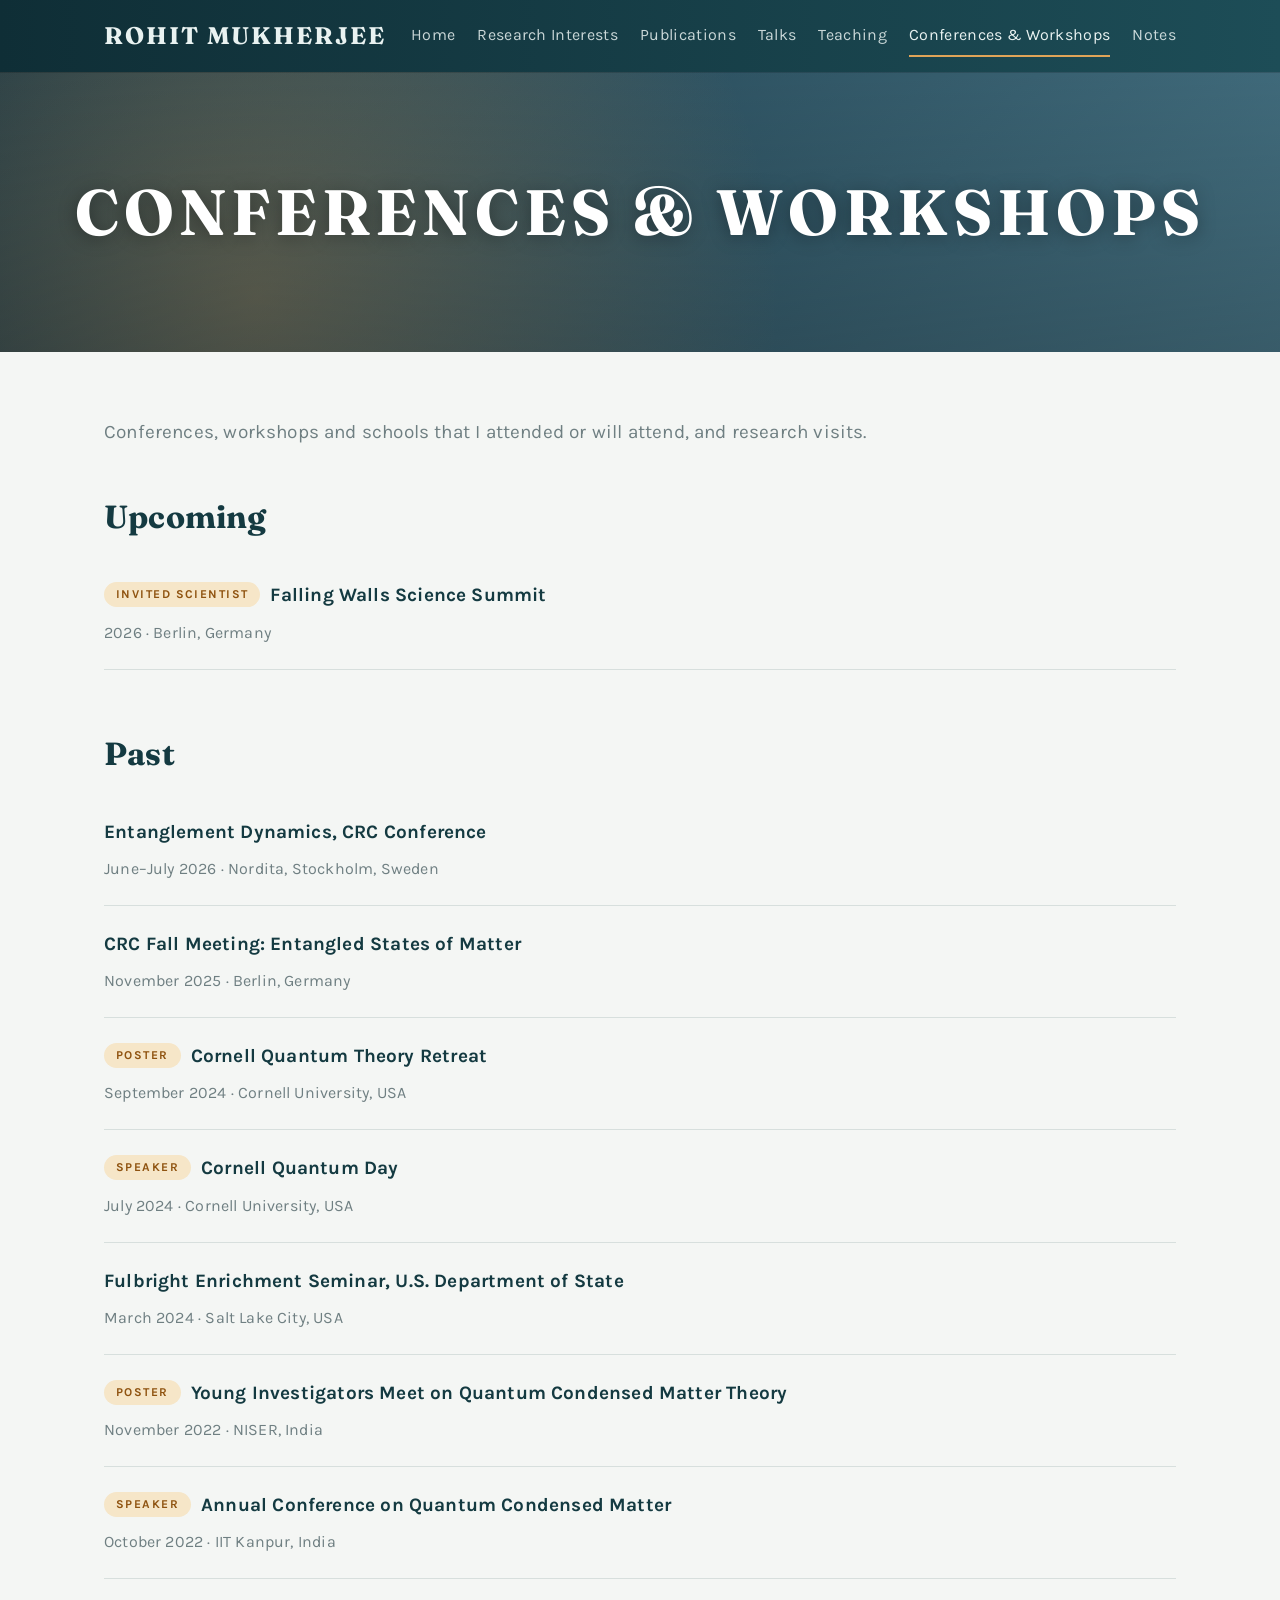
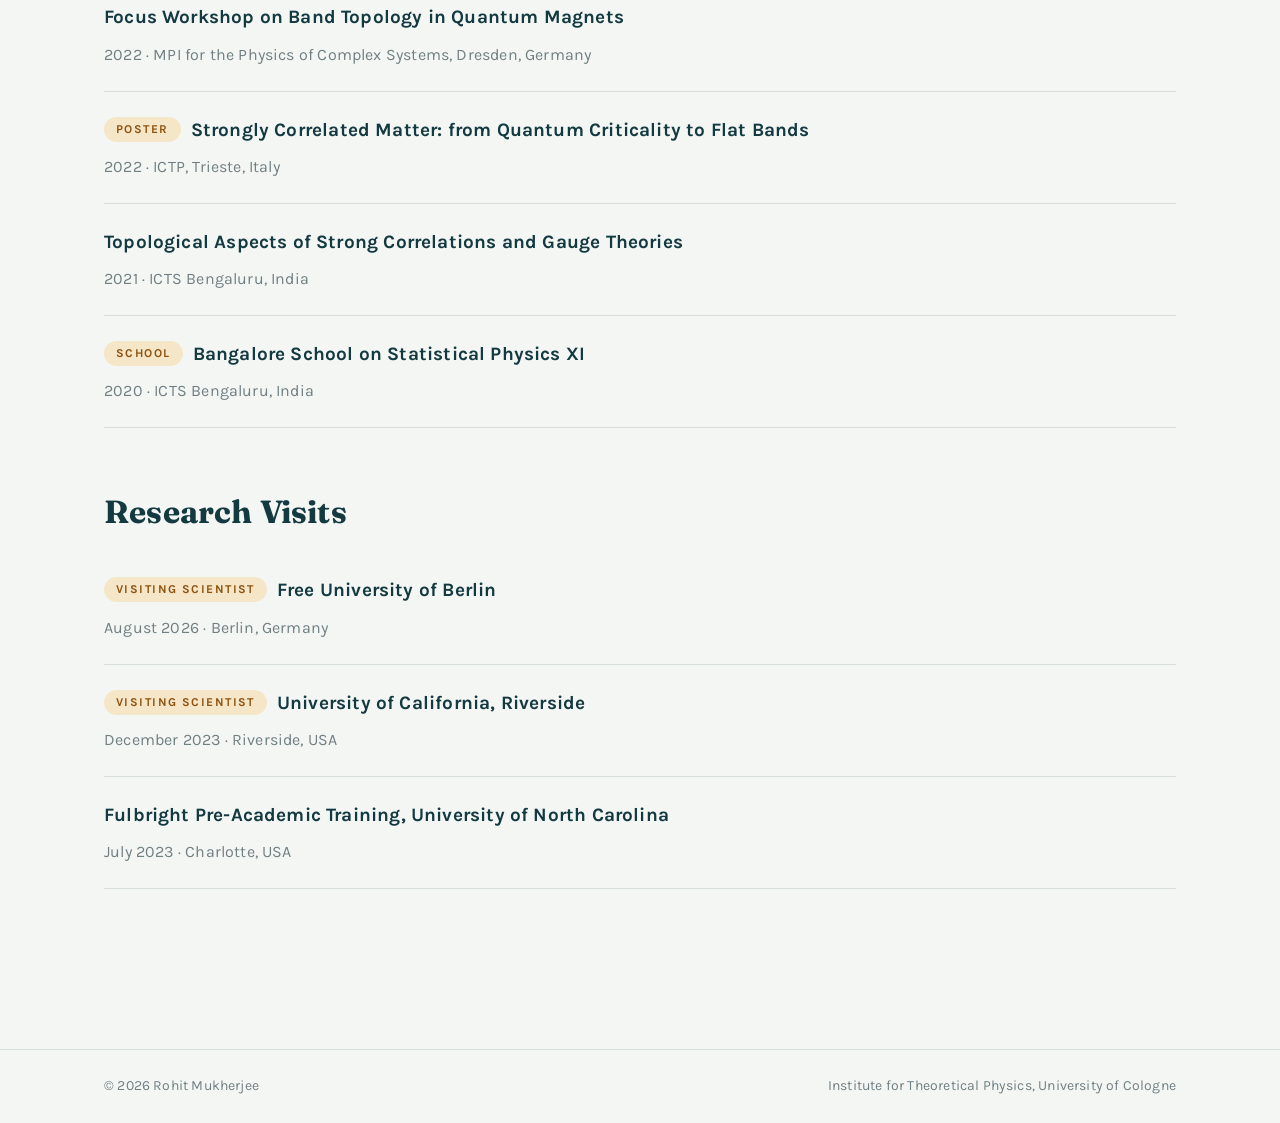
==== conferences/index.html @ 0a52d1e6 "Add CV content, photos and lecture notes - Rewrite home intro from CV; add positions, education, hon" ====
<!DOCTYPE html>
<html lang="en">
  <head>
    <meta charset="UTF-8" />
    <meta name="viewport" content="width=device-width, initial-scale=1.0" />
    <title>Conferences & Workshops | Rohit Mukherjee</title>
    <meta name="description" content="Rohit Mukherjee, Alexander von Humboldt postdoctoral fellow at the Institute for Theoretical Physics, University of Cologne. Nonequilibrium quantum many-body physics and statistical mechanics of quantum error correction." />
    <link rel="preconnect" href="https://fonts.googleapis.com" />
    <link rel="preconnect" href="https://fonts.gstatic.com" crossorigin />
    <link href="https://fonts.googleapis.com/css2?family=Fraunces:opsz,wght@9..144,500;9..144,700&family=Karla:ital,wght@0,400;0,500;0,700;1,400&family=IBM+Plex+Mono:wght@400;500&display=swap" rel="stylesheet" />
    <link rel="stylesheet" href="/assets/site.css" />
  </head>
  <body>
    <header class="topbar">
      <div class="topbar-inner">
        <a class="brand" href="/">Rohit Mukherjee</a>
        <input class="nav-toggle" id="nav-toggle" type="checkbox" />
        <label class="nav-toggle-label" for="nav-toggle" aria-label="Menu"><span></span><span></span><span></span></label>
        <nav class="topnav" aria-label="Primary">
          <a href="/">Home</a>
          <a href="/research/">Research Interests</a>
          <a href="/publications/">Publications</a>
          <a href="/talks/">Talks</a>
          <a href="/teaching/">Teaching</a>
          <a href="/conferences/" aria-current="page">Conferences &amp; Workshops</a>
          <a href="/notes/">Notes</a>
        </nav>
      </div>
    </header>
    <section class="banner banner-conferences">
      <h1>Conferences &amp; Workshops</h1>
    </section>
    <main class="page">
      <p class="page-intro">Conferences, workshops and schools that I attended or will attend, and research visits.</p>
      <section class="section">
        <h2>Upcoming</h2>
      <ul class="entries">
        <li class="entry">
          <p class="entry-title"><span class="pill">Invited scientist</span>Falling Walls Science Summit</p>
          <p class="entry-meta">2026 &middot; Berlin, Germany</p>
        </li>
      </ul>
      </section>
      <section class="section">
        <h2>Past</h2>
      <ul class="entries">
        <li class="entry">
          <p class="entry-title">Entanglement Dynamics, CRC Conference</p>
          <p class="entry-meta">June&ndash;July 2026 &middot; Nordita, Stockholm, Sweden</p>
        </li>
        <li class="entry">
          <p class="entry-title">CRC Fall Meeting: Entangled States of Matter</p>
          <p class="entry-meta">November 2025 &middot; Berlin, Germany</p>
        </li>
        <li class="entry">
          <p class="entry-title"><span class="pill">Poster</span>Cornell Quantum Theory Retreat</p>
          <p class="entry-meta">September 2024 &middot; Cornell University, USA</p>
        </li>
        <li class="entry">
          <p class="entry-title"><span class="pill">Speaker</span>Cornell Quantum Day</p>
          <p class="entry-meta">July 2024 &middot; Cornell University, USA</p>
        </li>
        <li class="entry">
          <p class="entry-title">Fulbright Enrichment Seminar, U.S. Department of State</p>
          <p class="entry-meta">March 2024 &middot; Salt Lake City, USA</p>
        </li>
        <li class="entry">
          <p class="entry-title"><span class="pill">Poster</span>Young Investigators Meet on Quantum Condensed Matter Theory</p>
          <p class="entry-meta">November 2022 &middot; NISER, India</p>
        </li>
        <li class="entry">
          <p class="entry-title"><span class="pill">Speaker</span>Annual Conference on Quantum Condensed Matter</p>
          <p class="entry-meta">October 2022 &middot; IIT Kanpur, India</p>
        </li>
        <li class="entry">
          <p class="entry-title">Focus Workshop on Band Topology in Quantum Magnets</p>
          <p class="entry-meta">2022 &middot; MPI for the Physics of Complex Systems, Dresden, Germany</p>
        </li>
        <li class="entry">
          <p class="entry-title"><span class="pill">Poster</span>Strongly Correlated Matter: from Quantum Criticality to Flat Bands</p>
          <p class="entry-meta">2022 &middot; ICTP, Trieste, Italy</p>
        </li>
        <li class="entry">
          <p class="entry-title">Topological Aspects of Strong Correlations and Gauge Theories</p>
          <p class="entry-meta">2021 &middot; ICTS Bengaluru, India</p>
        </li>
        <li class="entry">
          <p class="entry-title"><span class="pill">School</span>Bangalore School on Statistical Physics XI</p>
          <p class="entry-meta">2020 &middot; ICTS Bengaluru, India</p>
        </li>
      </ul>
      </section>
      <section class="section">
        <h2>Research Visits</h2>
      <ul class="entries">
        <li class="entry">
          <p class="entry-title"><span class="pill">Visiting scientist</span>Free University of Berlin</p>
          <p class="entry-meta">August 2026 &middot; Berlin, Germany</p>
        </li>
        <li class="entry">
          <p class="entry-title"><span class="pill">Visiting scientist</span>University of California, Riverside</p>
          <p class="entry-meta">December 2023 &middot; Riverside, USA</p>
        </li>
        <li class="entry">
          <p class="entry-title">Fulbright Pre-Academic Training, University of North Carolina</p>
          <p class="entry-meta">July 2023 &middot; Charlotte, USA</p>
        </li>
      </ul>
      </section>
    </main>

    <footer class="footer">
      <div class="footer-inner">
        <span>&copy; 2026 Rohit Mukherjee</span>
        <span>Institute for Theoretical Physics, University of Cologne</span>
      </div>
    </footer>
  </body>
</html>
---- assets/site.css ----
/* ------------------------------------------------------------------
   Rohit Mukherjee — site styles
   All colours are defined here; change the palette in one place.
   ------------------------------------------------------------------ */
:root {
  --bar-from: #0f2e36;       /* header bar gradient */
  --bar-to: #1d4d57;
  --bar-text: #e9f2f1;
  --bar-accent: #e0a458;     /* active-tab underline */

  --bg: #f4f6f4;             /* page background */
  --surface: #ffffff;
  --ink: #1f2a2e;            /* body text */
  --heading: #143a41;        /* headings */
  --muted: #6f7f82;          /* dates, author lists */
  --rule: #d7dfdd;           /* separators */

  --link: #b1532a;           /* links */
  --link-hover: #8a3c1b;

  --pill-bg: #f6e6c8;        /* role pills */
  --pill-ink: #8f5310;

  --serif: "Fraunces", Georgia, "Times New Roman", serif;
  --sans: "Karla", "Helvetica Neue", Arial, sans-serif;
  --mono: "IBM Plex Mono", ui-monospace, monospace;

  --content: 1120px;
  --text: 900px;
}

* { box-sizing: border-box; }

html { -webkit-text-size-adjust: 100%; }

body {
  margin: 0;
  background: var(--bg);
  color: var(--ink);
  font-family: var(--sans);
  font-size: 18px;
  line-height: 1.75;
  letter-spacing: 0.01em;
}

a { color: var(--link); text-decoration: none; }
a:hover { color: var(--link-hover); text-decoration: underline; text-underline-offset: 3px; }

h1, h2, h3, h4 { font-family: var(--serif); color: var(--heading); line-height: 1.25; }

/* ---------------- top bar ---------------- */
.topbar {
  position: sticky;
  top: 0;
  z-index: 20;
  background: linear-gradient(90deg, var(--bar-from), var(--bar-to));
  color: var(--bar-text);
  box-shadow: 0 1px 0 rgba(0, 0, 0, 0.15);
}
.topbar-inner {
  max-width: var(--content);
  margin: 0 auto;
  padding: 0 24px;
  height: 72px;
  display: flex;
  align-items: center;
  justify-content: space-between;
  gap: 24px;
}
.brand {
  font-family: var(--serif);
  font-weight: 700;
  font-size: 24px;
  letter-spacing: 0.08em;
  text-transform: uppercase;
  color: var(--bar-text);
  white-space: nowrap;
}
.brand:hover { color: #fff; text-decoration: none; }

.topnav { display: flex; gap: 22px; align-items: center; }
.topnav a {
  color: var(--bar-text);
  opacity: 0.85;
  font-size: 16px;
  letter-spacing: 0.02em;
  padding: 6px 0;
  border-bottom: 2px solid transparent;
  white-space: nowrap;
}
.topnav a:hover { opacity: 1; text-decoration: none; }
.topnav a[aria-current="page"] { opacity: 1; border-bottom-color: var(--bar-accent); }

.nav-toggle, .nav-toggle-label { display: none; }

/* ---------------- page banner ---------------- */
.banner {
  position: relative;
  height: 280px;
  display: flex;
  align-items: center;
  justify-content: center;
  overflow: hidden;
  background-color: var(--bar-to);
  background-size: cover;
  background-position: center;
}
.banner::after {               /* soft darkening so the title reads on any photo */
  content: "";
  position: absolute;
  inset: 0;
  background: linear-gradient(180deg, rgba(0, 0, 0, 0.05), rgba(0, 0, 0, 0.25));
}
.banner h1 {
  position: relative;
  z-index: 1;
  margin: 0;
  padding: 0 24px;
  color: #fff;
  font-size: clamp(36px, 6vw, 64px);
  font-weight: 700;
  letter-spacing: 0.08em;
  text-transform: uppercase;
  text-align: center;
  text-shadow: 0 2px 18px rgba(0, 0, 0, 0.35);
}

/* Default banners (used until a photo is supplied in content/site.json) */
.banner-home {
  background-image:
    radial-gradient(circle at 22% 62%, rgba(255, 214, 150, 0.85) 0 52px, rgba(255, 200, 120, 0.25) 53px 90px, transparent 140px),
    linear-gradient(160deg, #10313a 0%, #1f5a66 55%, #3b7f86 100%);
}
.banner-research {
  background-image:
    radial-gradient(circle at 1px 1px, rgba(255, 255, 255, 0.18) 1px, transparent 1.6px),
    linear-gradient(135deg, #12343c, #2b6a72);
  background-size: 22px 22px, cover;
}
.banner-publications {
  background-image:
    repeating-linear-gradient(0deg, rgba(255, 255, 255, 0.06) 0 1px, transparent 1px 28px),
    linear-gradient(135deg, #6b4a2b, #b07a45);
}
.banner-talks {
  background-image:
    radial-gradient(ellipse at 50% 120%, rgba(224, 164, 88, 0.45), transparent 60%),
    linear-gradient(180deg, #14181c, #2b3338);
}
.banner-teaching {
  background-image:
    radial-gradient(circle at 80% 20%, rgba(255, 255, 255, 0.18), transparent 45%),
    linear-gradient(135deg, #2f5232, #6f9a5a);
}
.banner-conferences {
  background-image:
    radial-gradient(circle at 20% 80%, rgba(224, 164, 88, 0.35), transparent 50%),
    linear-gradient(135deg, #1b3b4a, #4b7a8c);
}
.banner-notes {
  background-image:
    repeating-linear-gradient(90deg, rgba(255, 255, 255, 0.05) 0 1px, transparent 1px 26px),
    repeating-linear-gradient(0deg, rgba(255, 255, 255, 0.05) 0 1px, transparent 1px 26px),
    linear-gradient(135deg, #0f2e36, #285e68);
}

/* ---------------- content ---------------- */
.page {
  max-width: var(--content);
  margin: 0 auto;
  padding: 64px 24px 96px;
}
.page-intro {
  max-width: var(--text);
  color: var(--muted);
  font-size: 19px;
  margin: 0 0 48px;
}
.prose { max-width: var(--text); }
.prose p { margin: 0 0 1.1em; }

/* Home: text + photo */
.home-grid {
  display: grid;
  grid-template-columns: minmax(0, 1fr) 380px;
  gap: 56px;
  align-items: start;
}
.photo-card {
  background: var(--surface);
  padding: 10px;
  border-radius: 18px;
  box-shadow: 0 10px 30px rgba(15, 46, 54, 0.14);
}
.photo-card img { display: block; width: 100%; height: auto; border-radius: 12px; }
.photo-placeholder {
  aspect-ratio: 4 / 5;
  border-radius: 12px;
  display: flex;
  align-items: center;
  justify-content: center;
  background: linear-gradient(160deg, #10313a, #3b7f86);
  color: rgba(255, 255, 255, 0.9);
  font-family: var(--serif);
  font-size: 72px;
  letter-spacing: 0.06em;
}

.icon-row { display: flex; gap: 16px; margin-top: 28px; flex-wrap: wrap; }
.icon-row a {
  display: inline-flex;
  align-items: center;
  justify-content: center;
  width: 38px;
  height: 38px;
  border: 1.6px solid var(--link);
  border-radius: 9px;
  color: var(--link);
  font-family: var(--sans);
  font-size: 11px;
  font-weight: 700;
  letter-spacing: 0.02em;
}
.icon-row a:hover { background: var(--link); color: #fff; text-decoration: none; }
.icon-row svg { width: 20px; height: 20px; }

/* Section headings inside pages */
.section { margin: 0 0 64px; }
.section > h2 { font-size: 32px; margin: 0 0 20px; }
.section > h3 { font-size: 24px; margin: 32px 0 12px; }
.year-heading {
  font-family: var(--serif);
  color: var(--link);
  font-size: 26px;
  margin: 48px 0 0;
  padding-bottom: 10px;
  border-bottom: 2px solid var(--rule);
}

/* Entry lists (publications, talks, conferences, notes) */
.entries { list-style: none; margin: 0; padding: 0; }
.entry { padding: 22px 0; border-bottom: 1px solid var(--rule); }
.entry-title {
  font-family: var(--sans);
  font-weight: 700;
  color: var(--heading);
  font-size: 19px;
  margin: 0;
}
.entry-title a { color: var(--heading); }
.entry-title a:hover { color: var(--link); }
.entry-meta { color: var(--muted); font-size: 16px; margin: 6px 0 0; }
.entry-meta a { color: var(--link); }
.entry-links { margin: 8px 0 0; font-size: 16px; display: flex; gap: 18px; flex-wrap: wrap; }
.entry-text { margin: 8px 0 0; }

.pill {
  display: inline-block;
  margin-right: 10px;
  padding: 2px 12px;
  border-radius: 999px;
  background: var(--pill-bg);
  color: var(--pill-ink);
  font-size: 12px;
  font-weight: 700;
  letter-spacing: 0.12em;
  text-transform: uppercase;
  vertical-align: 3px;
}

.tag-row { display: flex; gap: 8px; flex-wrap: wrap; margin-top: 10px; }
.tag {
  font-size: 13px;
  padding: 1px 10px;
  border-radius: 999px;
  border: 1px solid var(--rule);
  color: var(--muted);
}

.empty { color: var(--muted); font-style: italic; }

/* CV-style lists: text left, date right */
.facts { list-style: none; margin: 0; padding: 0; }
.facts li {
  display: flex;
  justify-content: space-between;
  gap: 24px;
  padding: 12px 0;
  border-bottom: 1px solid var(--rule);
}
.fact-when { color: var(--muted); white-space: nowrap; font-size: 16px; }
.fact-sub { display: block; color: var(--muted); font-size: 16px; }
.home-grid.section { margin-bottom: 72px; }

@media (max-width: 600px) {
  .facts li { flex-direction: column; gap: 2px; }
}

/* ---------------- footer ---------------- */
.footer {
  border-top: 1px solid var(--rule);
  color: var(--muted);
  font-size: 14px;
}
.footer-inner {
  max-width: var(--content);
  margin: 0 auto;
  padding: 24px;
  display: flex;
  justify-content: space-between;
  gap: 16px;
  flex-wrap: wrap;
}

/* ---------------- note (post) pages ---------------- */
.post-shell {
  max-width: var(--content);
  margin: 0 auto;
  padding: 56px 24px 96px;
  display: grid;
  grid-template-columns: minmax(0, 1fr) 240px;
  gap: 56px;
  align-items: start;
}
.article-header { margin-bottom: 32px; }
.article-header h1 { font-size: clamp(30px, 4vw, 42px); margin: 6px 0 12px; }
.article-meta { color: var(--muted); margin: 0; font-size: 16px; }
.article-lede { color: var(--muted); font-size: 19px; margin: 0; }
.post-tags { display: flex; gap: 8px; flex-wrap: wrap; margin-top: 14px; }

.article-body { max-width: 780px; }
.article-body h2 { font-size: 28px; margin: 48px 0 12px; }
.article-body h3 { font-size: 22px; margin: 32px 0 10px; }
.article-body p, .article-body li { line-height: 1.8; }
.article-body blockquote {
  margin: 24px 0;
  padding: 12px 20px;
  border-left: 3px solid var(--link);
  background: var(--surface);
  color: var(--ink);
}
.article-body code {
  font-family: var(--mono);
  font-size: 0.88em;
  background: #e9eeec;
  padding: 1px 5px;
  border-radius: 4px;
}
.article-body pre {
  overflow-x: auto;
  background: #e9eeec;
  padding: 14px 16px;
  border-radius: 8px;
}
.article-body pre code { background: none; padding: 0; }
.article-body mjx-container[display="true"] { overflow-x: auto; overflow-y: hidden; max-width: 100%; }
.article-body table { border-collapse: collapse; margin: 16px 0; }
.article-body th, .article-body td { border-bottom: 1px solid var(--rule); padding: 6px 12px; }
.article-body img { max-width: 100%; }

.toc-card {
  position: sticky;
  top: 96px;
  font-size: 15px;
  border-left: 2px solid var(--rule);
  padding-left: 18px;
}
.toc-label {
  margin: 0 0 8px;
  font-weight: 700;
  color: var(--heading);
  letter-spacing: 0.08em;
  text-transform: uppercase;
  font-size: 12px;
}
.toc-list { list-style: none; margin: 0; padding: 0; }
.toc-item { margin: 6px 0; line-height: 1.4; }
.toc-item a { color: var(--muted); }
.toc-item a:hover { color: var(--link); }
.toc-item-sub { padding-left: 14px; font-size: 14px; }
.toc-empty { color: var(--muted); }
.error-panel { padding: 20px; border: 1px solid var(--rule); background: var(--surface); }

/* ---------------- small screens ---------------- */
@media (max-width: 1080px) {
  .nav-toggle-label {
    display: inline-flex;
    flex-direction: column;
    gap: 5px;
    cursor: pointer;
    padding: 8px;
  }
  .nav-toggle-label span { width: 24px; height: 2px; background: var(--bar-text); display: block; }
  .topnav {
    display: none;
    position: absolute;
    top: 72px;
    left: 0;
    right: 0;
    flex-direction: column;
    align-items: flex-start;
    gap: 0;
    padding: 8px 24px 16px;
    background: var(--bar-from);
  }
  .topnav a { padding: 10px 0; width: 100%; }
  .nav-toggle:checked ~ .topnav { display: flex; }
}

@media (max-width: 860px) {
  body { font-size: 17px; }
  .home-grid { grid-template-columns: 1fr; gap: 36px; }
  .photo-card { max-width: 240px; order: -1; }
  .post-shell { grid-template-columns: 1fr; }
  .toc-card { display: none; }
  .banner { height: 200px; }
  .page { padding: 40px 16px 72px; }
  .topbar-inner, .footer-inner, .post-shell { padding-left: 16px; padding-right: 16px; }
}
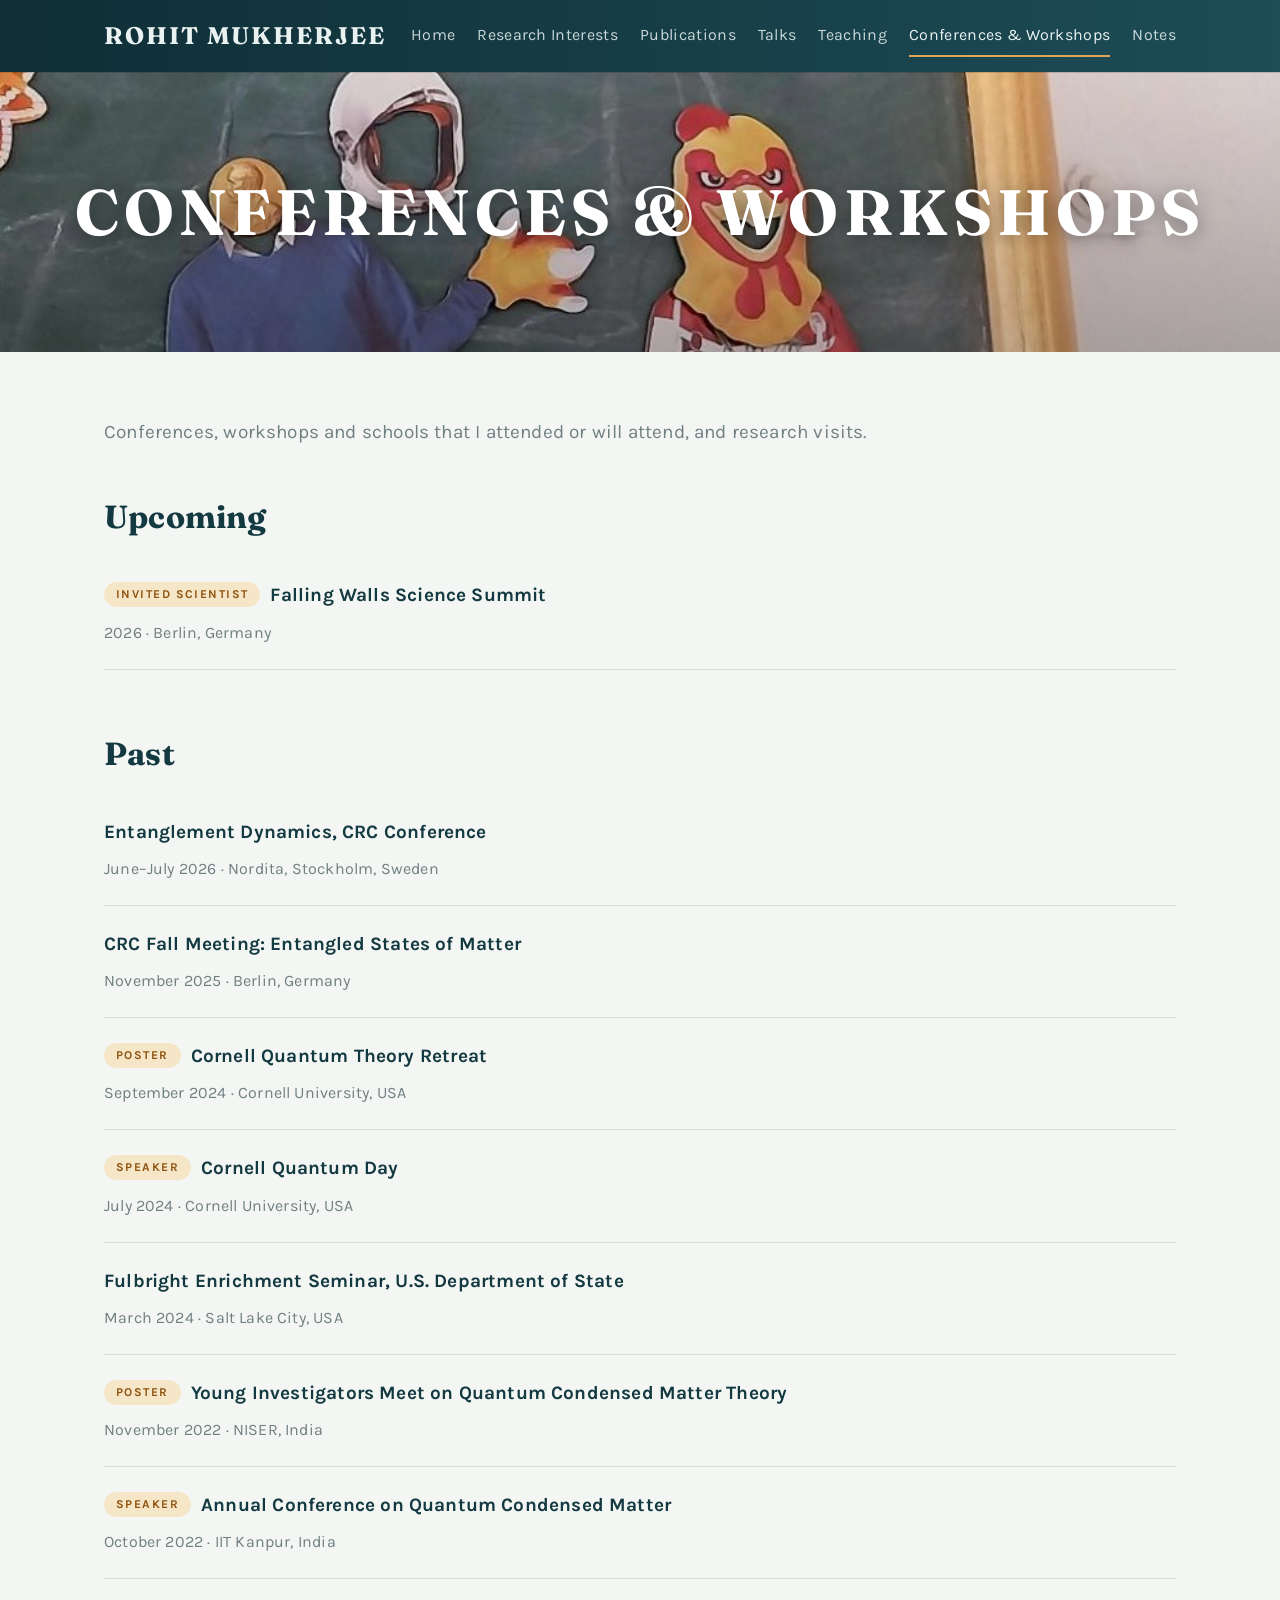
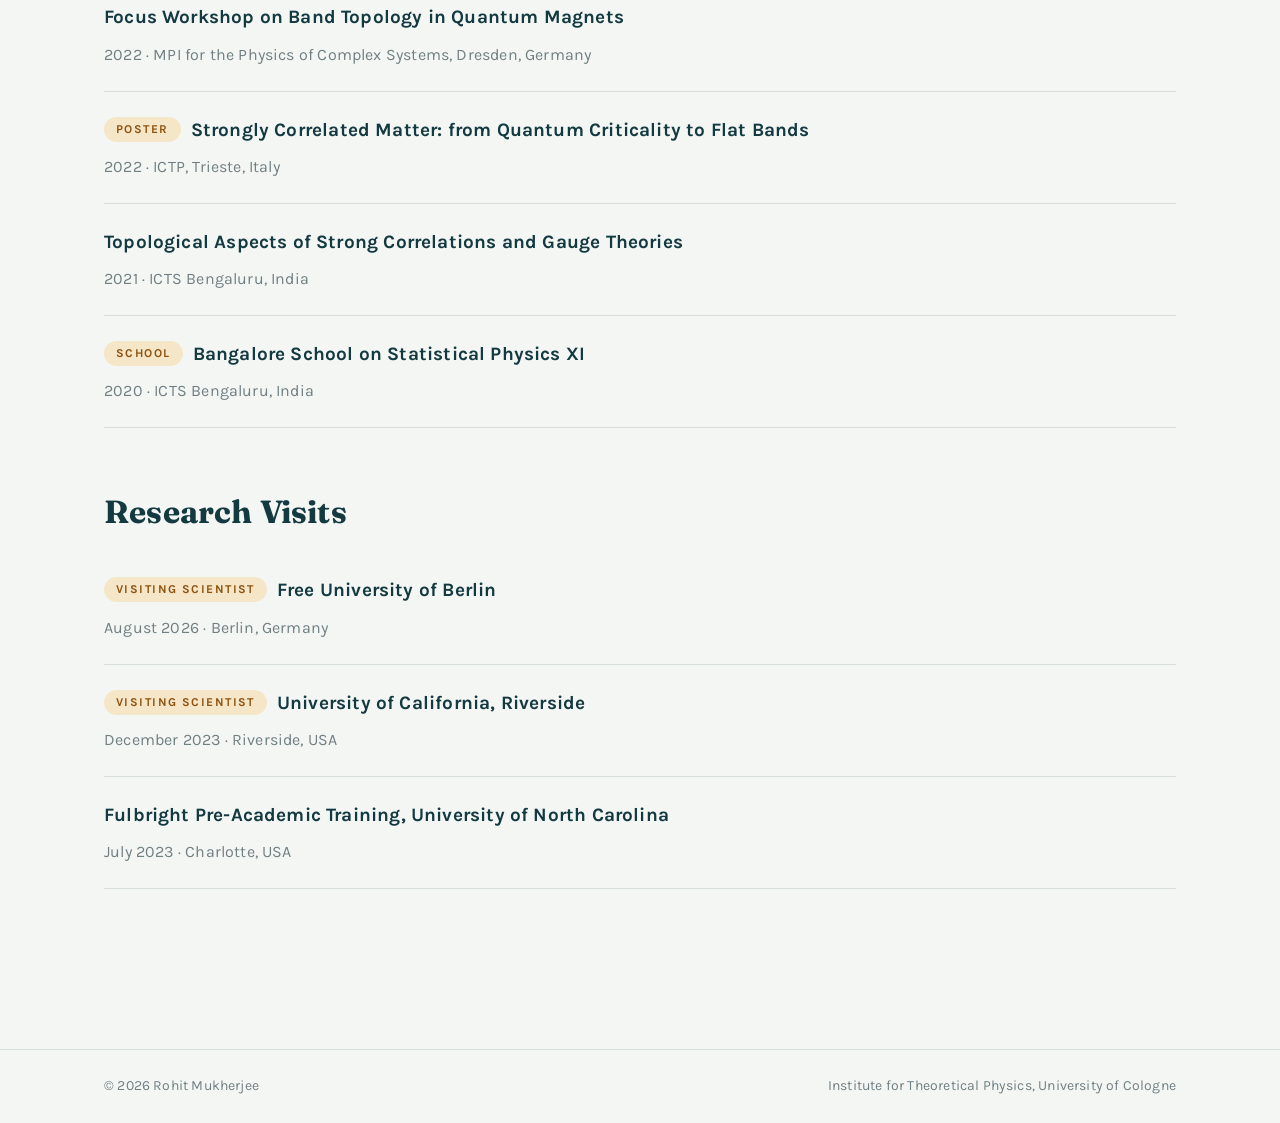
==== commit be78d50b: "Use all photos as banners; rewrite home intro Co-Authored-By: Claude Opus 5.5 <noreply@anthropic.com" ====
--- a/conferences/index.html
+++ b/conferences/index.html
@@ -27,7 +27,7 @@
         </nav>
       </div>
     </header>
-    <section class="banner banner-conferences">
+    <section class="banner banner-conferences" style="background-image: url('/assets/img/talks-right.jpg'); background-size: cover; background-position: center 55%">
       <h1>Conferences &amp; Workshops</h1>
     </section>
     <main class="page">
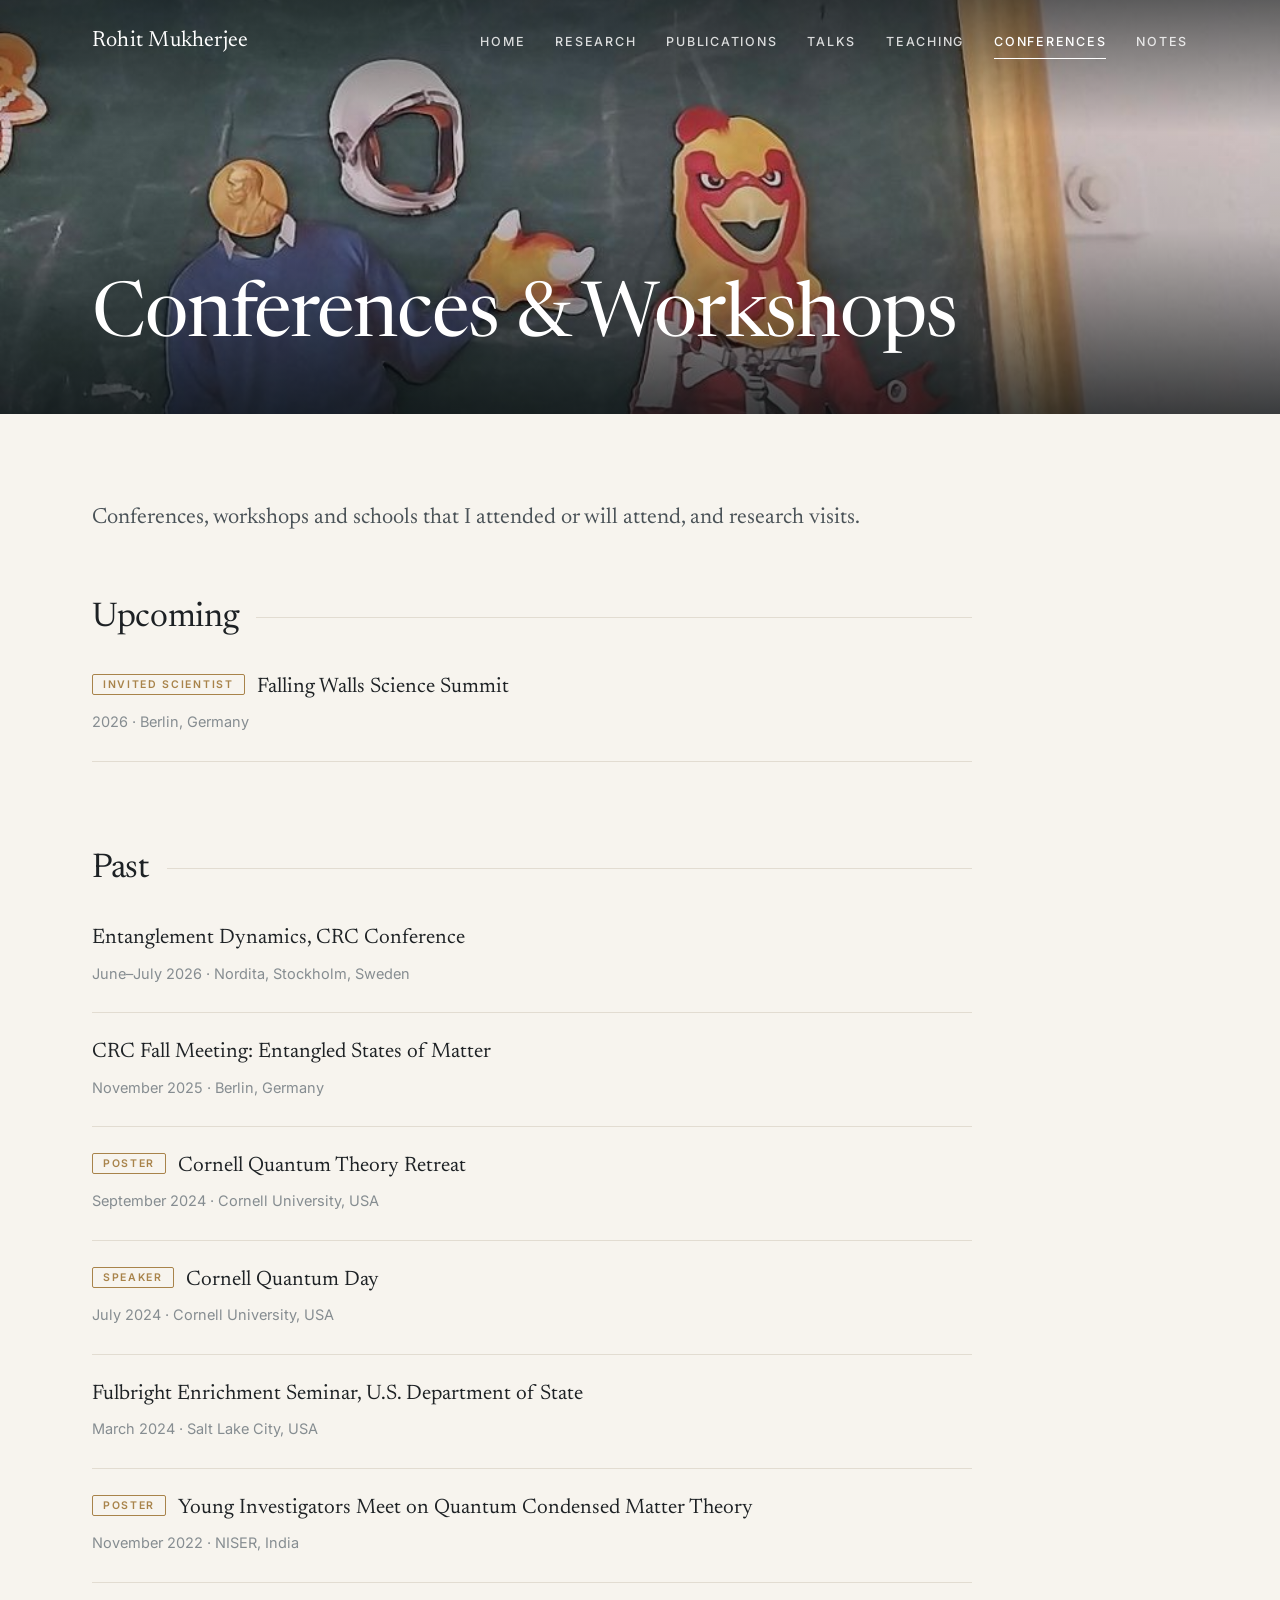
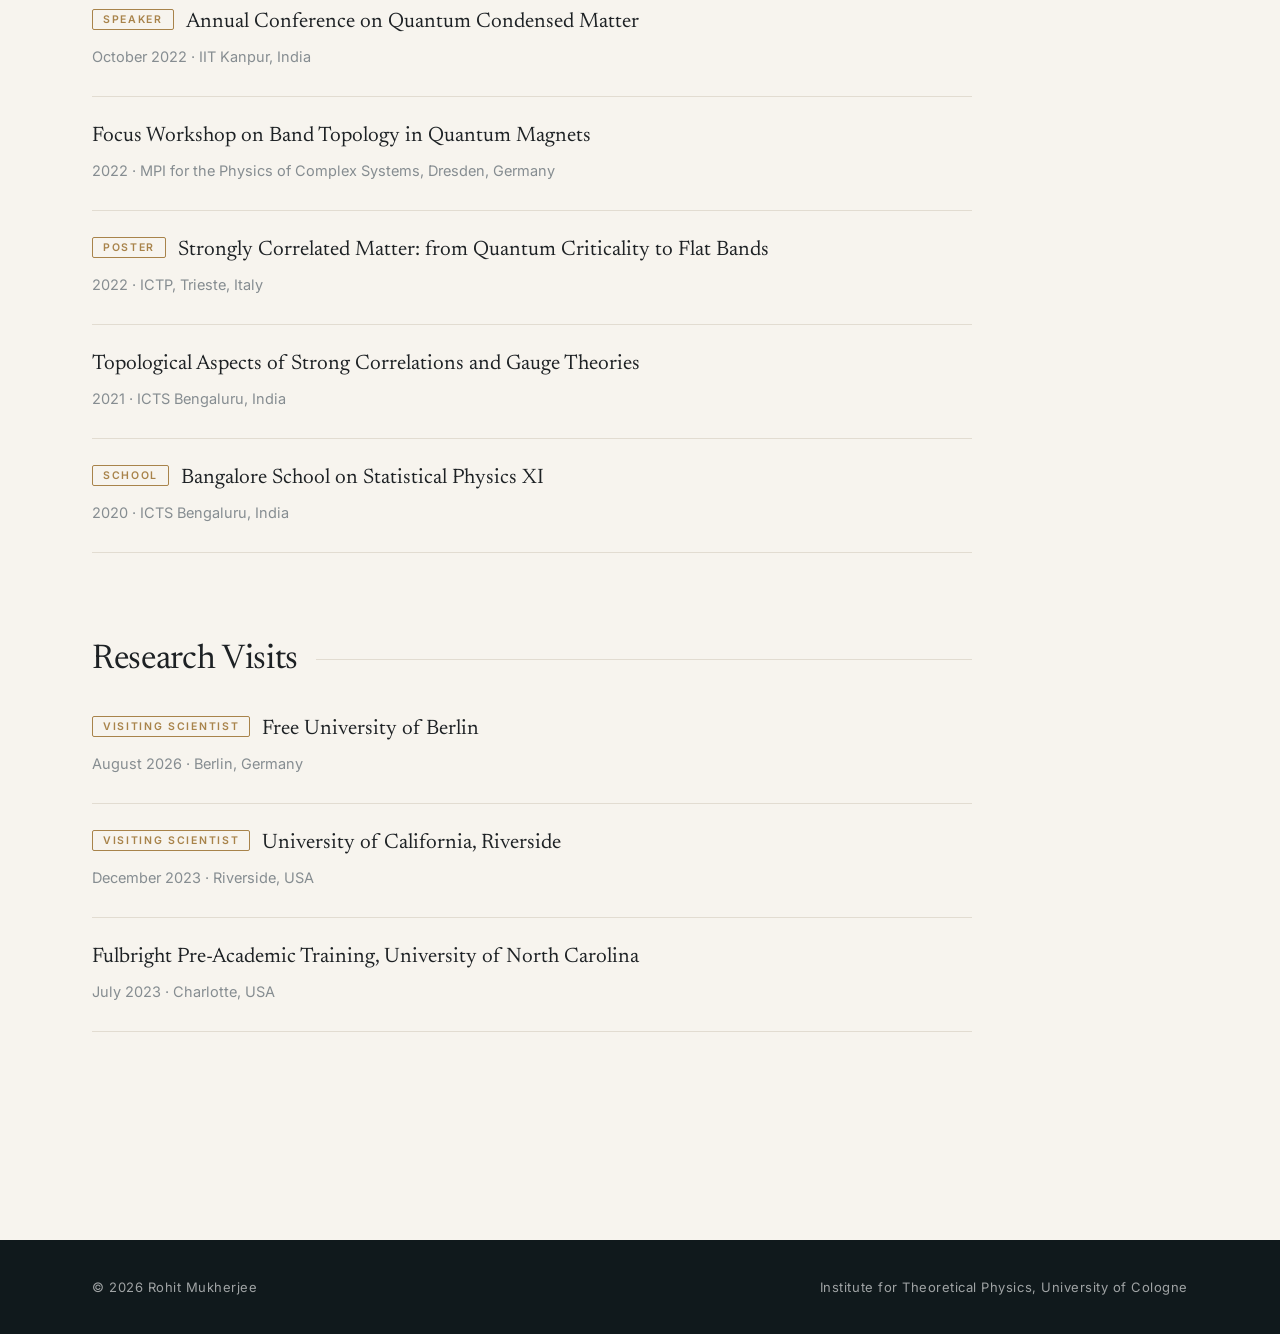
==== commit ab515cd1: "Restyle: self-hosted Newsreader/Inter, full-bleed photo heroes, editorial layout Co-Authored-By: Cla" ====
--- a/conferences/index.html
+++ b/conferences/index.html
@@ -5,12 +5,10 @@
     <meta name="viewport" content="width=device-width, initial-scale=1.0" />
     <title>Conferences & Workshops | Rohit Mukherjee</title>
     <meta name="description" content="Rohit Mukherjee, Alexander von Humboldt postdoctoral fellow at the Institute for Theoretical Physics, University of Cologne. Nonequilibrium quantum many-body physics and statistical mechanics of quantum error correction." />
-    <link rel="preconnect" href="https://fonts.googleapis.com" />
-    <link rel="preconnect" href="https://fonts.gstatic.com" crossorigin />
-    <link href="https://fonts.googleapis.com/css2?family=Fraunces:opsz,wght@9..144,500;9..144,700&family=Karla:ital,wght@0,400;0,500;0,700;1,400&family=IBM+Plex+Mono:wght@400;500&display=swap" rel="stylesheet" />
+    <link href="/assets/fonts/fonts.css" rel="stylesheet" />
     <link rel="stylesheet" href="/assets/site.css" />
   </head>
-  <body>
+  <body class="has-hero">
     <header class="topbar">
       <div class="topbar-inner">
         <a class="brand" href="/">Rohit Mukherjee</a>
@@ -18,17 +16,19 @@
         <label class="nav-toggle-label" for="nav-toggle" aria-label="Menu"><span></span><span></span><span></span></label>
         <nav class="topnav" aria-label="Primary">
           <a href="/">Home</a>
-          <a href="/research/">Research Interests</a>
+          <a href="/research/">Research</a>
           <a href="/publications/">Publications</a>
           <a href="/talks/">Talks</a>
           <a href="/teaching/">Teaching</a>
-          <a href="/conferences/" aria-current="page">Conferences &amp; Workshops</a>
+          <a href="/conferences/" aria-current="page">Conferences</a>
           <a href="/notes/">Notes</a>
         </nav>
       </div>
     </header>
     <section class="banner banner-conferences" style="background-image: url('/assets/img/talks-right.jpg'); background-size: cover; background-position: center 55%">
-      <h1>Conferences &amp; Workshops</h1>
+      <div class="banner-inner">
+        <h1>Conferences &amp; Workshops</h1>
+      </div>
     </section>
     <main class="page">
       <p class="page-intro">Conferences, workshops and schools that I attended or will attend, and research visits.</p>
--- a/assets/fonts/fonts.css
+++ b/assets/fonts/fonts.css
@@ -0,0 +1,108 @@
+/* latin-ext */
+@font-face {
+  font-family: 'Inter';
+  font-style: normal;
+  font-weight: 400;
+  font-display: swap;
+  src: url(/assets/fonts/inter-normal-latin-ext.woff2) format('woff2');
+  unicode-range: U+0100-02BA, U+02BD-02C5, U+02C7-02CC, U+02CE-02D7, U+02DD-02FF, U+0304, U+0308, U+0329, U+1D00-1DBF, U+1E00-1E9F, U+1EF2-1EFF, U+2020, U+20A0-20AB, U+20AD-20C0, U+2113, U+2C60-2C7F, U+A720-A7FF;
+}
+/* latin */
+@font-face {
+  font-family: 'Inter';
+  font-style: normal;
+  font-weight: 400;
+  font-display: swap;
+  src: url(/assets/fonts/inter-normal-latin.woff2) format('woff2');
+  unicode-range: U+0000-00FF, U+0131, U+0152-0153, U+02BB-02BC, U+02C6, U+02DA, U+02DC, U+0304, U+0308, U+0329, U+2000-206F, U+20AC, U+2122, U+2191, U+2193, U+2212, U+2215, U+FEFF, U+FFFD;
+}
+/* latin-ext */
+@font-face {
+  font-family: 'Inter';
+  font-style: normal;
+  font-weight: 500;
+  font-display: swap;
+  src: url(/assets/fonts/inter-normal-latin-ext.woff2) format('woff2');
+  unicode-range: U+0100-02BA, U+02BD-02C5, U+02C7-02CC, U+02CE-02D7, U+02DD-02FF, U+0304, U+0308, U+0329, U+1D00-1DBF, U+1E00-1E9F, U+1EF2-1EFF, U+2020, U+20A0-20AB, U+20AD-20C0, U+2113, U+2C60-2C7F, U+A720-A7FF;
+}
+/* latin */
+@font-face {
+  font-family: 'Inter';
+  font-style: normal;
+  font-weight: 500;
+  font-display: swap;
+  src: url(/assets/fonts/inter-normal-latin.woff2) format('woff2');
+  unicode-range: U+0000-00FF, U+0131, U+0152-0153, U+02BB-02BC, U+02C6, U+02DA, U+02DC, U+0304, U+0308, U+0329, U+2000-206F, U+20AC, U+2122, U+2191, U+2193, U+2212, U+2215, U+FEFF, U+FFFD;
+}
+/* latin-ext */
+@font-face {
+  font-family: 'Inter';
+  font-style: normal;
+  font-weight: 600;
+  font-display: swap;
+  src: url(/assets/fonts/inter-normal-latin-ext.woff2) format('woff2');
+  unicode-range: U+0100-02BA, U+02BD-02C5, U+02C7-02CC, U+02CE-02D7, U+02DD-02FF, U+0304, U+0308, U+0329, U+1D00-1DBF, U+1E00-1E9F, U+1EF2-1EFF, U+2020, U+20A0-20AB, U+20AD-20C0, U+2113, U+2C60-2C7F, U+A720-A7FF;
+}
+/* latin */
+@font-face {
+  font-family: 'Inter';
+  font-style: normal;
+  font-weight: 600;
+  font-display: swap;
+  src: url(/assets/fonts/inter-normal-latin.woff2) format('woff2');
+  unicode-range: U+0000-00FF, U+0131, U+0152-0153, U+02BB-02BC, U+02C6, U+02DA, U+02DC, U+0304, U+0308, U+0329, U+2000-206F, U+20AC, U+2122, U+2191, U+2193, U+2212, U+2215, U+FEFF, U+FFFD;
+}
+/* latin-ext */
+@font-face {
+  font-family: 'Newsreader';
+  font-style: italic;
+  font-weight: 400;
+  font-display: swap;
+  src: url(/assets/fonts/newsreader-italic-latin-ext.woff2) format('woff2');
+  unicode-range: U+0100-02BA, U+02BD-02C5, U+02C7-02CC, U+02CE-02D7, U+02DD-02FF, U+0304, U+0308, U+0329, U+1D00-1DBF, U+1E00-1E9F, U+1EF2-1EFF, U+2020, U+20A0-20AB, U+20AD-20C0, U+2113, U+2C60-2C7F, U+A720-A7FF;
+}
+/* latin */
+@font-face {
+  font-family: 'Newsreader';
+  font-style: italic;
+  font-weight: 400;
+  font-display: swap;
+  src: url(/assets/fonts/newsreader-italic-latin.woff2) format('woff2');
+  unicode-range: U+0000-00FF, U+0131, U+0152-0153, U+02BB-02BC, U+02C6, U+02DA, U+02DC, U+0304, U+0308, U+0329, U+2000-206F, U+20AC, U+2122, U+2191, U+2193, U+2212, U+2215, U+FEFF, U+FFFD;
+}
+/* latin-ext */
+@font-face {
+  font-family: 'Newsreader';
+  font-style: normal;
+  font-weight: 400;
+  font-display: swap;
+  src: url(/assets/fonts/newsreader-normal-latin-ext.woff2) format('woff2');
+  unicode-range: U+0100-02BA, U+02BD-02C5, U+02C7-02CC, U+02CE-02D7, U+02DD-02FF, U+0304, U+0308, U+0329, U+1D00-1DBF, U+1E00-1E9F, U+1EF2-1EFF, U+2020, U+20A0-20AB, U+20AD-20C0, U+2113, U+2C60-2C7F, U+A720-A7FF;
+}
+/* latin */
+@font-face {
+  font-family: 'Newsreader';
+  font-style: normal;
+  font-weight: 400;
+  font-display: swap;
+  src: url(/assets/fonts/newsreader-normal-latin.woff2) format('woff2');
+  unicode-range: U+0000-00FF, U+0131, U+0152-0153, U+02BB-02BC, U+02C6, U+02DA, U+02DC, U+0304, U+0308, U+0329, U+2000-206F, U+20AC, U+2122, U+2191, U+2193, U+2212, U+2215, U+FEFF, U+FFFD;
+}
+/* latin-ext */
+@font-face {
+  font-family: 'Newsreader';
+  font-style: normal;
+  font-weight: 500;
+  font-display: swap;
+  src: url(/assets/fonts/newsreader-normal-latin-ext.woff2) format('woff2');
+  unicode-range: U+0100-02BA, U+02BD-02C5, U+02C7-02CC, U+02CE-02D7, U+02DD-02FF, U+0304, U+0308, U+0329, U+1D00-1DBF, U+1E00-1E9F, U+1EF2-1EFF, U+2020, U+20A0-20AB, U+20AD-20C0, U+2113, U+2C60-2C7F, U+A720-A7FF;
+}
+/* latin */
+@font-face {
+  font-family: 'Newsreader';
+  font-style: normal;
+  font-weight: 500;
+  font-display: swap;
+  src: url(/assets/fonts/newsreader-normal-latin.woff2) format('woff2');
+  unicode-range: U+0000-00FF, U+0131, U+0152-0153, U+02BB-02BC, U+02C6, U+02DA, U+02DC, U+0304, U+0308, U+0329, U+2000-206F, U+20AC, U+2122, U+2191, U+2193, U+2212, U+2215, U+FEFF, U+FFFD;
+}
--- a/assets/site.css
+++ b/assets/site.css
@@ -1,67 +1,71 @@
 /* ------------------------------------------------------------------
    Rohit Mukherjee — site styles
-   All colours are defined here; change the palette in one place.
+   Palette, type and spacing are set in :root; change them there.
    ------------------------------------------------------------------ */
 :root {
-  --bar-from: #0f2e36;       /* header bar gradient */
-  --bar-to: #1d4d57;
-  --bar-text: #e9f2f1;
-  --bar-accent: #e0a458;     /* active-tab underline */
-
-  --bg: #f4f6f4;             /* page background */
-  --surface: #ffffff;
-  --ink: #1f2a2e;            /* body text */
-  --heading: #143a41;        /* headings */
-  --muted: #6f7f82;          /* dates, author lists */
-  --rule: #d7dfdd;           /* separators */
-
-  --link: #b1532a;           /* links */
-  --link-hover: #8a3c1b;
-
-  --pill-bg: #f6e6c8;        /* role pills */
-  --pill-ink: #8f5310;
-
-  --serif: "Fraunces", Georgia, "Times New Roman", serif;
-  --sans: "Karla", "Helvetica Neue", Arial, sans-serif;
-  --mono: "IBM Plex Mono", ui-monospace, monospace;
-
-  --content: 1120px;
-  --text: 900px;
+  --paper: #f7f4ee;          /* page background */
+  --paper-2: #efeae1;        /* subtle panels */
+  --ink: #1d2124;            /* body text */
+  --ink-soft: #4a5257;
+  --muted: #868d91;          /* dates, author lists */
+  --rule: #e2dcd1;           /* hairlines */
+  --accent: #1f5c63;         /* links, headings accents (deep teal) */
+  --accent-ink: #163f44;
+  --brass: #a8834a;          /* small details */
+  --night: #10191c;          /* dark surfaces */
+
+  --serif: "Newsreader", "Iowan Old Style", Georgia, serif;
+  --sans: "Inter", -apple-system, "Segoe UI", Helvetica, Arial, sans-serif;
+  --mono: ui-monospace, "SF Mono", Menlo, monospace;
+
+  --wide: 1160px;
+  --text: 720px;
 }
 
 * { box-sizing: border-box; }
-
-html { -webkit-text-size-adjust: 100%; }
+html { -webkit-text-size-adjust: 100%; scroll-behavior: smooth; }
 
 body {
   margin: 0;
-  background: var(--bg);
+  background: var(--paper);
   color: var(--ink);
   font-family: var(--sans);
-  font-size: 18px;
-  line-height: 1.75;
-  letter-spacing: 0.01em;
-}
-
-a { color: var(--link); text-decoration: none; }
-a:hover { color: var(--link-hover); text-decoration: underline; text-underline-offset: 3px; }
-
-h1, h2, h3, h4 { font-family: var(--serif); color: var(--heading); line-height: 1.25; }
-
-/* ---------------- top bar ---------------- */
-.topbar {
-  position: sticky;
-  top: 0;
-  z-index: 20;
-  background: linear-gradient(90deg, var(--bar-from), var(--bar-to));
-  color: var(--bar-text);
-  box-shadow: 0 1px 0 rgba(0, 0, 0, 0.15);
-}
+  font-size: 16.5px;
+  line-height: 1.7;
+  font-feature-settings: "ss01", "cv11";
+  -webkit-font-smoothing: antialiased;
+  text-rendering: optimizeLegibility;
+}
+
+a {
+  color: var(--accent);
+  text-decoration: underline;
+  text-decoration-color: rgba(31, 92, 99, 0.28);
+  text-decoration-thickness: 1px;
+  text-underline-offset: 3px;
+  transition: color 0.15s, text-decoration-color 0.15s;
+}
+a:hover { color: var(--accent-ink); text-decoration-color: currentColor; }
+
+h1, h2, h3, h4 {
+  font-family: var(--serif);
+  font-weight: 400;
+  color: var(--ink);
+  line-height: 1.15;
+  letter-spacing: -0.01em;
+}
+b, strong { font-weight: 600; }
+
+/* ---------------- header ---------------- */
+.topbar { position: relative; z-index: 30; }
+.has-hero .topbar { position: absolute; top: 0; left: 0; right: 0; }
+.plain .topbar { background: var(--night); }
+
 .topbar-inner {
-  max-width: var(--content);
+  max-width: var(--wide);
   margin: 0 auto;
-  padding: 0 24px;
-  height: 72px;
+  padding: 0 32px;
+  height: 84px;
   display: flex;
   align-items: center;
   justify-content: space-between;
@@ -69,351 +73,384 @@
 }
 .brand {
   font-family: var(--serif);
-  font-weight: 700;
-  font-size: 24px;
-  letter-spacing: 0.08em;
-  text-transform: uppercase;
-  color: var(--bar-text);
+  font-size: 22px;
+  letter-spacing: 0.01em;
+  color: #fff;
+  text-decoration: none;
   white-space: nowrap;
 }
-.brand:hover { color: #fff; text-decoration: none; }
-
-.topnav { display: flex; gap: 22px; align-items: center; }
+.brand:hover { color: #fff; }
+
+.topnav { display: flex; gap: 30px; align-items: center; }
 .topnav a {
-  color: var(--bar-text);
-  opacity: 0.85;
-  font-size: 16px;
-  letter-spacing: 0.02em;
+  position: relative;
+  color: rgba(255, 255, 255, 0.82);
+  font-size: 12.5px;
+  font-weight: 500;
+  letter-spacing: 0.14em;
+  text-transform: uppercase;
+  text-decoration: none;
   padding: 6px 0;
-  border-bottom: 2px solid transparent;
   white-space: nowrap;
 }
-.topnav a:hover { opacity: 1; text-decoration: none; }
-.topnav a[aria-current="page"] { opacity: 1; border-bottom-color: var(--bar-accent); }
+.topnav a::after {
+  content: "";
+  position: absolute;
+  left: 0;
+  right: 0;
+  bottom: 0;
+  height: 1px;
+  background: currentColor;
+  transform: scaleX(0);
+  transform-origin: left;
+  transition: transform 0.25s ease;
+}
+.topnav a:hover { color: #fff; }
+.topnav a:hover::after, .topnav a[aria-current="page"]::after { transform: scaleX(1); }
+.topnav a[aria-current="page"] { color: #fff; }
 
 .nav-toggle, .nav-toggle-label { display: none; }
 
-/* ---------------- page banner ---------------- */
+/* ---------------- hero banner ---------------- */
 .banner {
   position: relative;
-  height: 280px;
+  min-height: 46vh;
   display: flex;
-  align-items: center;
-  justify-content: center;
-  overflow: hidden;
-  background-color: var(--bar-to);
+  align-items: flex-end;
+  background-color: var(--night);
   background-size: cover;
   background-position: center;
-}
-.banner::after {               /* soft darkening so the title reads on any photo */
+  color: #fff;
+  isolation: isolate;
+}
+.banner-home { min-height: 72vh; }
+.banner::before {               /* legibility: dark at top (nav) and bottom (title) */
   content: "";
   position: absolute;
   inset: 0;
-  background: linear-gradient(180deg, rgba(0, 0, 0, 0.05), rgba(0, 0, 0, 0.25));
+  z-index: -1;
+  background:
+    linear-gradient(180deg, rgba(10, 16, 18, 0.62) 0%, rgba(10, 16, 18, 0.12) 32%, rgba(10, 16, 18, 0.18) 55%, rgba(10, 16, 18, 0.78) 100%);
+}
+.banner-inner {
+  width: 100%;
+  max-width: var(--wide);
+  margin: 0 auto;
+  padding: 140px 32px 56px;
 }
 .banner h1 {
+  margin: 0;
+  color: #fff;
+  font-size: clamp(40px, 6vw, 76px);
+  font-weight: 400;
+  letter-spacing: -0.015em;
+  line-height: 1.02;
+}
+.banner-home h1 { font-size: clamp(48px, 8vw, 104px); }
+.banner-sub {
+  margin: 18px 0 0;
+  font-size: 13px;
+  font-weight: 500;
+  letter-spacing: 0.2em;
+  text-transform: uppercase;
+  color: rgba(255, 255, 255, 0.85);
+}
+.banner-sub::before {
+  content: "";
+  display: inline-block;
+  width: 36px;
+  height: 1px;
+  margin-right: 14px;
+  vertical-align: middle;
+  background: var(--brass);
+}
+
+/* ---------------- page body ---------------- */
+.page {
+  max-width: var(--wide);
+  margin: 0 auto;
+  padding: 88px 32px 120px;
+}
+.page > *:not(.home-grid) { max-width: 880px; }
+
+.page-intro {
+  font-family: var(--serif);
+  font-size: 22px;
+  line-height: 1.5;
+  color: var(--ink-soft);
+  margin: 0 0 64px;
+  max-width: var(--text);
+}
+.prose { max-width: var(--text); }
+.prose p { margin: 0 0 1.15em; }
+.prose b { color: var(--ink); }
+
+.section { margin: 0 0 88px; }
+.section > h2, .year-heading {
+  display: flex;
+  align-items: baseline;
+  gap: 18px;
+  font-size: 34px;
+  margin: 0 0 28px;
+}
+.section > h2::after, .year-heading::after {
+  content: "";
+  flex: 1;
+  height: 1px;
+  background: var(--rule);
+  transform: translateY(-8px);
+}
+.section > h3 {
+  font-size: 22px;
+  font-style: italic;
+  margin: 36px 0 10px;
+  color: var(--ink-soft);
+}
+.year-heading { margin-top: 64px; font-size: 30px; color: var(--accent); }
+
+/* home */
+.home-grid {
+  display: grid;
+  grid-template-columns: minmax(0, 1fr) 360px;
+  gap: 80px;
+  align-items: start;
+  margin-bottom: 104px;
+}
+.home-grid .prose { font-size: 17.5px; }
+.home-grid .prose p:first-child {
+  font-family: var(--serif);
+  font-size: 25px;
+  line-height: 1.45;
+  color: var(--ink);
+}
+.photo-card {
+  margin: 0;
+  position: relative;
+}
+.photo-card::before {             /* offset brass frame */
+  content: "";
+  position: absolute;
+  inset: 18px -18px -18px 18px;
+  border: 1px solid var(--brass);
+  z-index: 0;
+}
+.photo-card img {
   position: relative;
   z-index: 1;
-  margin: 0;
-  padding: 0 24px;
-  color: #fff;
-  font-size: clamp(36px, 6vw, 64px);
-  font-weight: 700;
-  letter-spacing: 0.08em;
-  text-transform: uppercase;
-  text-align: center;
-  text-shadow: 0 2px 18px rgba(0, 0, 0, 0.35);
-}
-
-/* Default banners (used until a photo is supplied in content/site.json) */
-.banner-home {
-  background-image:
-    radial-gradient(circle at 22% 62%, rgba(255, 214, 150, 0.85) 0 52px, rgba(255, 200, 120, 0.25) 53px 90px, transparent 140px),
-    linear-gradient(160deg, #10313a 0%, #1f5a66 55%, #3b7f86 100%);
-}
-.banner-research {
-  background-image:
-    radial-gradient(circle at 1px 1px, rgba(255, 255, 255, 0.18) 1px, transparent 1.6px),
-    linear-gradient(135deg, #12343c, #2b6a72);
-  background-size: 22px 22px, cover;
-}
-.banner-publications {
-  background-image:
-    repeating-linear-gradient(0deg, rgba(255, 255, 255, 0.06) 0 1px, transparent 1px 28px),
-    linear-gradient(135deg, #6b4a2b, #b07a45);
-}
-.banner-talks {
-  background-image:
-    radial-gradient(ellipse at 50% 120%, rgba(224, 164, 88, 0.45), transparent 60%),
-    linear-gradient(180deg, #14181c, #2b3338);
-}
-.banner-teaching {
-  background-image:
-    radial-gradient(circle at 80% 20%, rgba(255, 255, 255, 0.18), transparent 45%),
-    linear-gradient(135deg, #2f5232, #6f9a5a);
-}
-.banner-conferences {
-  background-image:
-    radial-gradient(circle at 20% 80%, rgba(224, 164, 88, 0.35), transparent 50%),
-    linear-gradient(135deg, #1b3b4a, #4b7a8c);
-}
-.banner-notes {
-  background-image:
-    repeating-linear-gradient(90deg, rgba(255, 255, 255, 0.05) 0 1px, transparent 1px 26px),
-    repeating-linear-gradient(0deg, rgba(255, 255, 255, 0.05) 0 1px, transparent 1px 26px),
-    linear-gradient(135deg, #0f2e36, #285e68);
-}
-
-/* ---------------- content ---------------- */
-.page {
-  max-width: var(--content);
-  margin: 0 auto;
-  padding: 64px 24px 96px;
-}
-.page-intro {
-  max-width: var(--text);
-  color: var(--muted);
-  font-size: 19px;
-  margin: 0 0 48px;
-}
-.prose { max-width: var(--text); }
-.prose p { margin: 0 0 1.1em; }
-
-/* Home: text + photo */
-.home-grid {
-  display: grid;
-  grid-template-columns: minmax(0, 1fr) 380px;
-  gap: 56px;
-  align-items: start;
-}
-.photo-card {
-  background: var(--surface);
-  padding: 10px;
-  border-radius: 18px;
-  box-shadow: 0 10px 30px rgba(15, 46, 54, 0.14);
-}
-.photo-card img { display: block; width: 100%; height: auto; border-radius: 12px; }
-.photo-placeholder {
-  aspect-ratio: 4 / 5;
-  border-radius: 12px;
-  display: flex;
-  align-items: center;
-  justify-content: center;
-  background: linear-gradient(160deg, #10313a, #3b7f86);
-  color: rgba(255, 255, 255, 0.9);
-  font-family: var(--serif);
-  font-size: 72px;
-  letter-spacing: 0.06em;
-}
-
-.icon-row { display: flex; gap: 16px; margin-top: 28px; flex-wrap: wrap; }
+  display: block;
+  width: 100%;
+  height: auto;
+  filter: saturate(0.92);
+  box-shadow: 0 24px 48px -24px rgba(16, 25, 28, 0.45);
+}
+
+.icon-row { display: flex; gap: 12px; margin-top: 36px; flex-wrap: wrap; }
 .icon-row a {
   display: inline-flex;
   align-items: center;
   justify-content: center;
-  width: 38px;
-  height: 38px;
-  border: 1.6px solid var(--link);
-  border-radius: 9px;
-  color: var(--link);
-  font-family: var(--sans);
+  width: 42px;
+  height: 42px;
+  border: 1px solid var(--rule);
+  border-radius: 50%;
+  color: var(--ink-soft);
+  background: #fff;
   font-size: 11px;
-  font-weight: 700;
+  font-weight: 600;
+  letter-spacing: 0.04em;
+  text-decoration: none;
+  transition: all 0.2s;
+}
+.icon-row a:hover { background: var(--accent); border-color: var(--accent); color: #fff; }
+.icon-row svg { width: 18px; height: 18px; }
+
+/* CV-style lists: date left, text right */
+.facts { list-style: none; margin: 0; padding: 0; }
+.facts li {
+  display: grid;
+  grid-template-columns: 150px minmax(0, 1fr);
+  gap: 28px;
+  padding: 16px 0;
+  border-top: 1px solid var(--rule);
+}
+.facts li:last-child { border-bottom: 1px solid var(--rule); }
+.fact-when {
+  color: var(--muted);
+  font-size: 13.5px;
+  font-variant-numeric: tabular-nums;
   letter-spacing: 0.02em;
-}
-.icon-row a:hover { background: var(--link); color: #fff; text-decoration: none; }
-.icon-row svg { width: 20px; height: 20px; }
-
-/* Section headings inside pages */
-.section { margin: 0 0 64px; }
-.section > h2 { font-size: 32px; margin: 0 0 20px; }
-.section > h3 { font-size: 24px; margin: 32px 0 12px; }
-.year-heading {
-  font-family: var(--serif);
-  color: var(--link);
-  font-size: 26px;
-  margin: 48px 0 0;
-  padding-bottom: 10px;
-  border-bottom: 2px solid var(--rule);
-}
-
-/* Entry lists (publications, talks, conferences, notes) */
+  padding-top: 2px;
+}
+.fact-sub { display: block; color: var(--muted); font-size: 14.5px; margin-top: 2px; }
+
+/* entries (publications, talks, conferences, notes) */
 .entries { list-style: none; margin: 0; padding: 0; }
-.entry { padding: 22px 0; border-bottom: 1px solid var(--rule); }
+.entry { padding: 26px 0; border-top: 1px solid var(--rule); }
+.entry:last-child { border-bottom: 1px solid var(--rule); }
+.section > h2 + .entries > .entry:first-child,
+.section > h2 + .facts > li:first-child,
+.year-heading + .entries > .entry:first-child { border-top: 0; padding-top: 8px; }
 .entry-title {
-  font-family: var(--sans);
-  font-weight: 700;
-  color: var(--heading);
-  font-size: 19px;
+  font-family: var(--serif);
+  font-size: 21px;
+  line-height: 1.35;
+  color: var(--ink);
   margin: 0;
 }
-.entry-title a { color: var(--heading); }
-.entry-title a:hover { color: var(--link); }
-.entry-meta { color: var(--muted); font-size: 16px; margin: 6px 0 0; }
-.entry-meta a { color: var(--link); }
-.entry-links { margin: 8px 0 0; font-size: 16px; display: flex; gap: 18px; flex-wrap: wrap; }
-.entry-text { margin: 8px 0 0; }
+.entry-title a { color: var(--ink); text-decoration: none; }
+.entry-title a:hover { color: var(--accent); }
+.entry-meta { color: var(--muted); font-size: 14.5px; margin: 8px 0 0; }
+.entry-meta b { color: var(--ink-soft); }
+.entry-meta a { color: var(--accent); }
+.entry-text { margin: 10px 0 0; color: var(--ink-soft); }
+.entry-links {
+  margin: 12px 0 0;
+  display: flex;
+  gap: 20px;
+  flex-wrap: wrap;
+  font-size: 12.5px;
+  font-weight: 500;
+  letter-spacing: 0.1em;
+  text-transform: uppercase;
+}
+.entry-links a { text-decoration: none; }
+.entry-links a::after { content: " \2192"; }
 
 .pill {
   display: inline-block;
-  margin-right: 10px;
-  padding: 2px 12px;
-  border-radius: 999px;
-  background: var(--pill-bg);
-  color: var(--pill-ink);
-  font-size: 12px;
-  font-weight: 700;
-  letter-spacing: 0.12em;
-  text-transform: uppercase;
-  vertical-align: 3px;
-}
-
-.tag-row { display: flex; gap: 8px; flex-wrap: wrap; margin-top: 10px; }
-.tag {
-  font-size: 13px;
-  padding: 1px 10px;
-  border-radius: 999px;
-  border: 1px solid var(--rule);
-  color: var(--muted);
-}
+  margin-right: 12px;
+  padding: 3px 10px 2px;
+  border: 1px solid var(--brass);
+  border-radius: 2px;
+  color: var(--brass);
+  font-family: var(--sans);
+  font-size: 10.5px;
+  font-weight: 600;
+  letter-spacing: 0.16em;
+  text-transform: uppercase;
+  vertical-align: 4px;
+}
+
+.tag-row { display: flex; gap: 14px; flex-wrap: wrap; margin-top: 12px; }
+.tag { font-size: 13px; color: var(--muted); }
+.tag::before { content: "#"; color: var(--brass); margin-right: 1px; }
 
 .empty { color: var(--muted); font-style: italic; }
 
-/* CV-style lists: text left, date right */
-.facts { list-style: none; margin: 0; padding: 0; }
-.facts li {
-  display: flex;
-  justify-content: space-between;
-  gap: 24px;
-  padding: 12px 0;
-  border-bottom: 1px solid var(--rule);
-}
-.fact-when { color: var(--muted); white-space: nowrap; font-size: 16px; }
-.fact-sub { display: block; color: var(--muted); font-size: 16px; }
-.home-grid.section { margin-bottom: 72px; }
-
-@media (max-width: 600px) {
-  .facts li { flex-direction: column; gap: 2px; }
-}
-
 /* ---------------- footer ---------------- */
-.footer {
-  border-top: 1px solid var(--rule);
-  color: var(--muted);
-  font-size: 14px;
-}
+.footer { background: var(--night); color: rgba(255, 255, 255, 0.6); font-size: 13px; }
 .footer-inner {
-  max-width: var(--content);
+  max-width: var(--wide);
   margin: 0 auto;
-  padding: 24px;
+  padding: 36px 32px;
   display: flex;
   justify-content: space-between;
   gap: 16px;
   flex-wrap: wrap;
+  letter-spacing: 0.04em;
 }
 
 /* ---------------- note (post) pages ---------------- */
 .post-shell {
-  max-width: var(--content);
+  max-width: var(--wide);
   margin: 0 auto;
-  padding: 56px 24px 96px;
+  padding: 80px 32px 120px;
   display: grid;
-  grid-template-columns: minmax(0, 1fr) 240px;
-  gap: 56px;
+  grid-template-columns: minmax(0, 1fr) 230px;
+  gap: 72px;
   align-items: start;
 }
-.article-header { margin-bottom: 32px; }
-.article-header h1 { font-size: clamp(30px, 4vw, 42px); margin: 6px 0 12px; }
-.article-meta { color: var(--muted); margin: 0; font-size: 16px; }
-.article-lede { color: var(--muted); font-size: 19px; margin: 0; }
-.post-tags { display: flex; gap: 8px; flex-wrap: wrap; margin-top: 14px; }
-
-.article-body { max-width: 780px; }
-.article-body h2 { font-size: 28px; margin: 48px 0 12px; }
-.article-body h3 { font-size: 22px; margin: 32px 0 10px; }
+.article-header { margin-bottom: 40px; padding-bottom: 32px; border-bottom: 1px solid var(--rule); }
+.article-header h1 { font-size: clamp(34px, 4.5vw, 52px); margin: 10px 0 16px; }
+.article-meta {
+  color: var(--brass);
+  margin: 0;
+  font-size: 12.5px;
+  font-weight: 500;
+  letter-spacing: 0.16em;
+  text-transform: uppercase;
+}
+.article-lede { font-family: var(--serif); color: var(--ink-soft); font-size: 21px; line-height: 1.5; margin: 0; }
+.post-tags { display: flex; gap: 14px; flex-wrap: wrap; margin-top: 16px; }
+
+.article-body { max-width: 740px; font-size: 17px; }
+.article-body h2 { font-size: 32px; margin: 56px 0 14px; }
+.article-body h3 { font-size: 23px; font-style: italic; margin: 36px 0 10px; }
 .article-body p, .article-body li { line-height: 1.8; }
 .article-body blockquote {
-  margin: 24px 0;
-  padding: 12px 20px;
-  border-left: 3px solid var(--link);
-  background: var(--surface);
-  color: var(--ink);
-}
-.article-body code {
-  font-family: var(--mono);
-  font-size: 0.88em;
-  background: #e9eeec;
-  padding: 1px 5px;
-  border-radius: 4px;
-}
-.article-body pre {
-  overflow-x: auto;
-  background: #e9eeec;
-  padding: 14px 16px;
-  border-radius: 8px;
-}
+  margin: 28px 0;
+  padding: 18px 24px;
+  border-left: 2px solid var(--brass);
+  background: var(--paper-2);
+  font-family: var(--serif);
+  font-size: 19px;
+}
+.article-body code { font-family: var(--mono); font-size: 0.86em; background: var(--paper-2); padding: 1px 5px; border-radius: 3px; }
+.article-body pre { overflow-x: auto; background: var(--paper-2); padding: 16px 18px; border-radius: 4px; }
 .article-body pre code { background: none; padding: 0; }
 .article-body mjx-container[display="true"] { overflow-x: auto; overflow-y: hidden; max-width: 100%; }
-.article-body table { border-collapse: collapse; margin: 16px 0; }
-.article-body th, .article-body td { border-bottom: 1px solid var(--rule); padding: 6px 12px; }
+.article-body table { border-collapse: collapse; margin: 18px 0; }
+.article-body th, .article-body td { border-bottom: 1px solid var(--rule); padding: 8px 14px; }
 .article-body img { max-width: 100%; }
 
-.toc-card {
-  position: sticky;
-  top: 96px;
-  font-size: 15px;
-  border-left: 2px solid var(--rule);
-  padding-left: 18px;
-}
+.toc-card { position: sticky; top: 40px; font-size: 14px; }
 .toc-label {
-  margin: 0 0 8px;
-  font-weight: 700;
-  color: var(--heading);
-  letter-spacing: 0.08em;
-  text-transform: uppercase;
-  font-size: 12px;
-}
-.toc-list { list-style: none; margin: 0; padding: 0; }
-.toc-item { margin: 6px 0; line-height: 1.4; }
-.toc-item a { color: var(--muted); }
-.toc-item a:hover { color: var(--link); }
-.toc-item-sub { padding-left: 14px; font-size: 14px; }
+  margin: 0 0 12px;
+  font-weight: 600;
+  color: var(--brass);
+  letter-spacing: 0.16em;
+  text-transform: uppercase;
+  font-size: 11px;
+}
+.toc-list { list-style: none; margin: 0; padding: 0 0 0 16px; border-left: 1px solid var(--rule); }
+.toc-item { margin: 8px 0; line-height: 1.4; }
+.toc-item a { color: var(--muted); text-decoration: none; }
+.toc-item a:hover { color: var(--accent); }
+.toc-item-sub { padding-left: 14px; font-size: 13px; }
 .toc-empty { color: var(--muted); }
-.error-panel { padding: 20px; border: 1px solid var(--rule); background: var(--surface); }
+.error-panel { padding: 20px; border: 1px solid var(--rule); background: #fff; }
 
 /* ---------------- small screens ---------------- */
-@media (max-width: 1080px) {
+@media (max-width: 1000px) {
   .nav-toggle-label {
     display: inline-flex;
     flex-direction: column;
-    gap: 5px;
+    gap: 6px;
     cursor: pointer;
     padding: 8px;
   }
-  .nav-toggle-label span { width: 24px; height: 2px; background: var(--bar-text); display: block; }
+  .nav-toggle-label span { width: 24px; height: 1.5px; background: #fff; display: block; }
   .topnav {
     display: none;
     position: absolute;
-    top: 72px;
+    top: 84px;
     left: 0;
     right: 0;
     flex-direction: column;
     align-items: flex-start;
     gap: 0;
-    padding: 8px 24px 16px;
-    background: var(--bar-from);
+    padding: 8px 32px 20px;
+    background: var(--night);
   }
-  .topnav a { padding: 10px 0; width: 100%; }
+  .topnav a { padding: 12px 0; }
   .nav-toggle:checked ~ .topnav { display: flex; }
 }
 
 @media (max-width: 860px) {
-  body { font-size: 17px; }
-  .home-grid { grid-template-columns: 1fr; gap: 36px; }
-  .photo-card { max-width: 240px; order: -1; }
+  body { font-size: 16px; }
+  .home-grid { grid-template-columns: 1fr; gap: 56px; }
+  .photo-card { max-width: 300px; order: -1; }
   .post-shell { grid-template-columns: 1fr; }
   .toc-card { display: none; }
-  .banner { height: 200px; }
-  .page { padding: 40px 16px 72px; }
-  .topbar-inner, .footer-inner, .post-shell { padding-left: 16px; padding-right: 16px; }
-}
+  .banner { min-height: 38vh; }
+  .banner-home { min-height: 56vh; }
+  .page { padding: 56px 20px 88px; }
+  .topbar-inner, .footer-inner, .post-shell, .banner-inner { padding-left: 20px; padding-right: 20px; }
+  .banner-inner { padding-top: 120px; padding-bottom: 36px; }
+  .section > h2 { font-size: 28px; }
+  .home-grid .prose p:first-child { font-size: 21px; }
+}
+
+@media (max-width: 600px) {
+  .facts li { grid-template-columns: 1fr; gap: 2px; }
+}
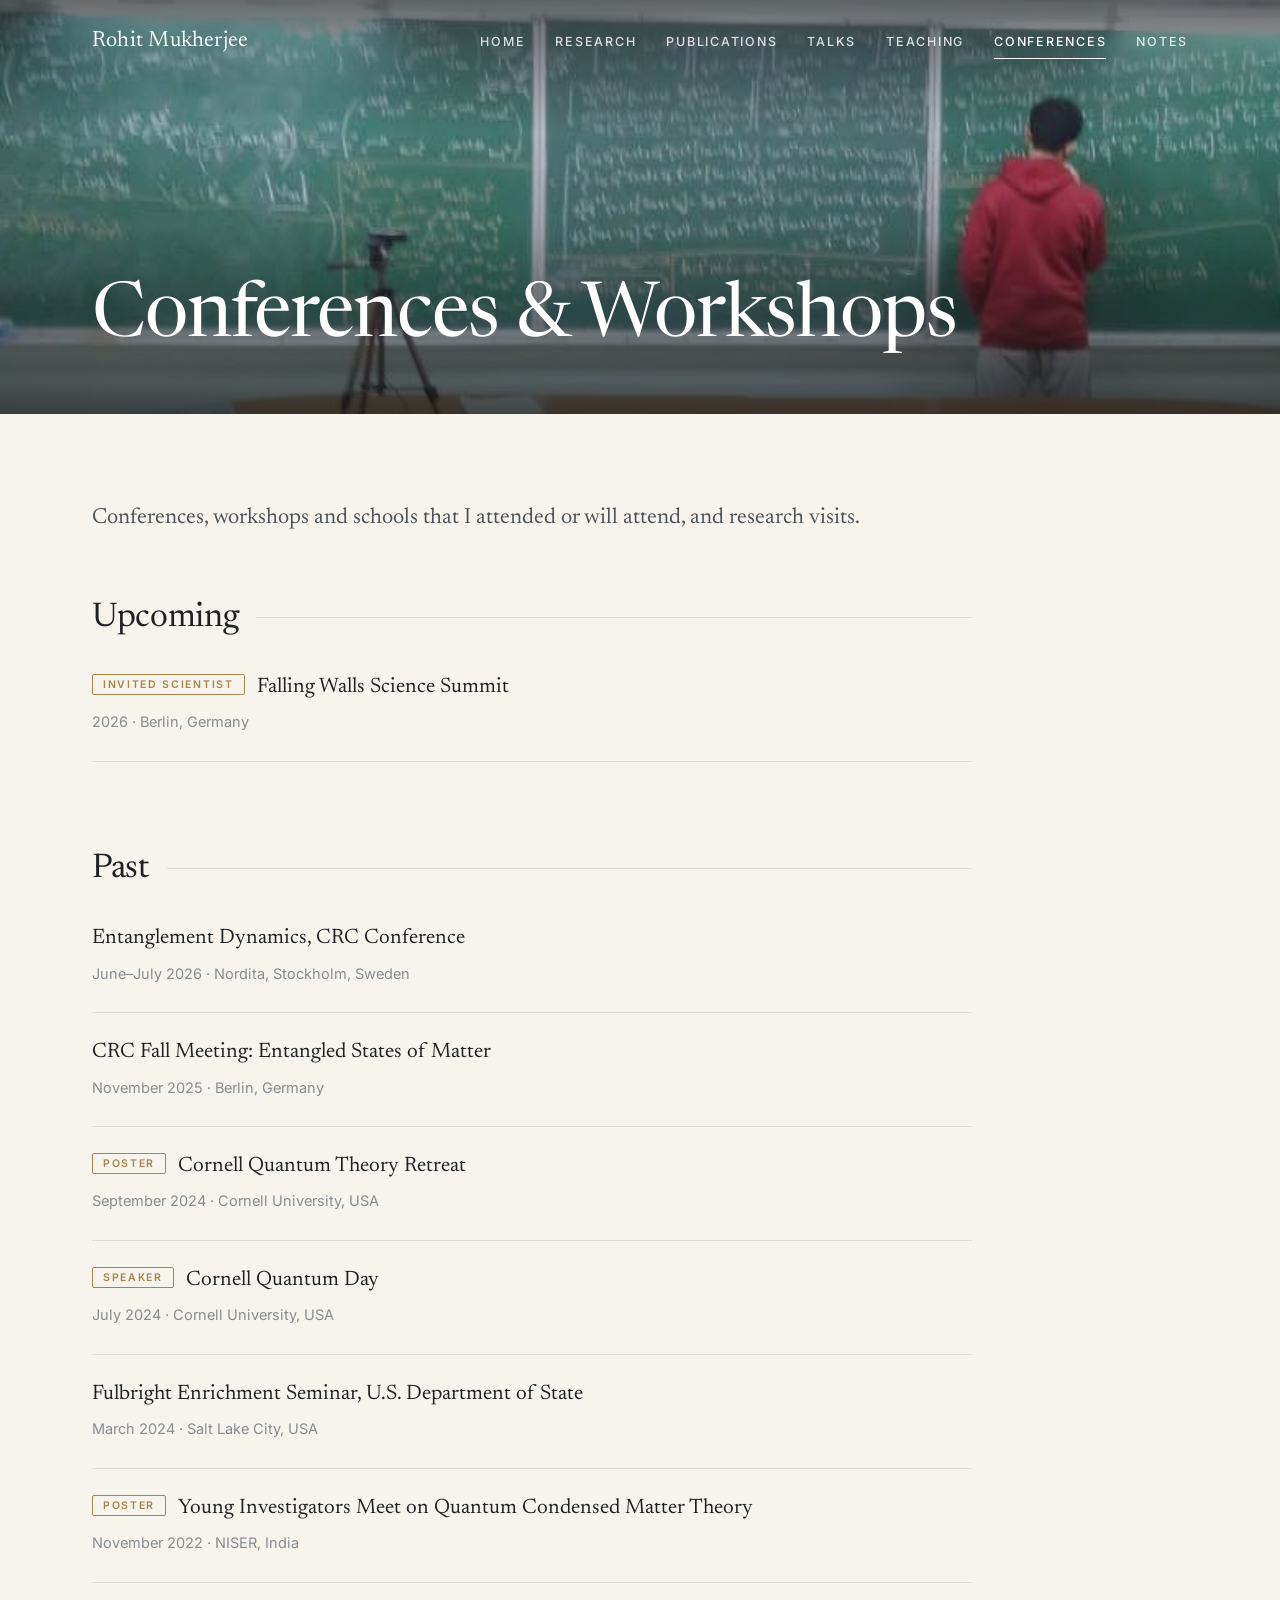
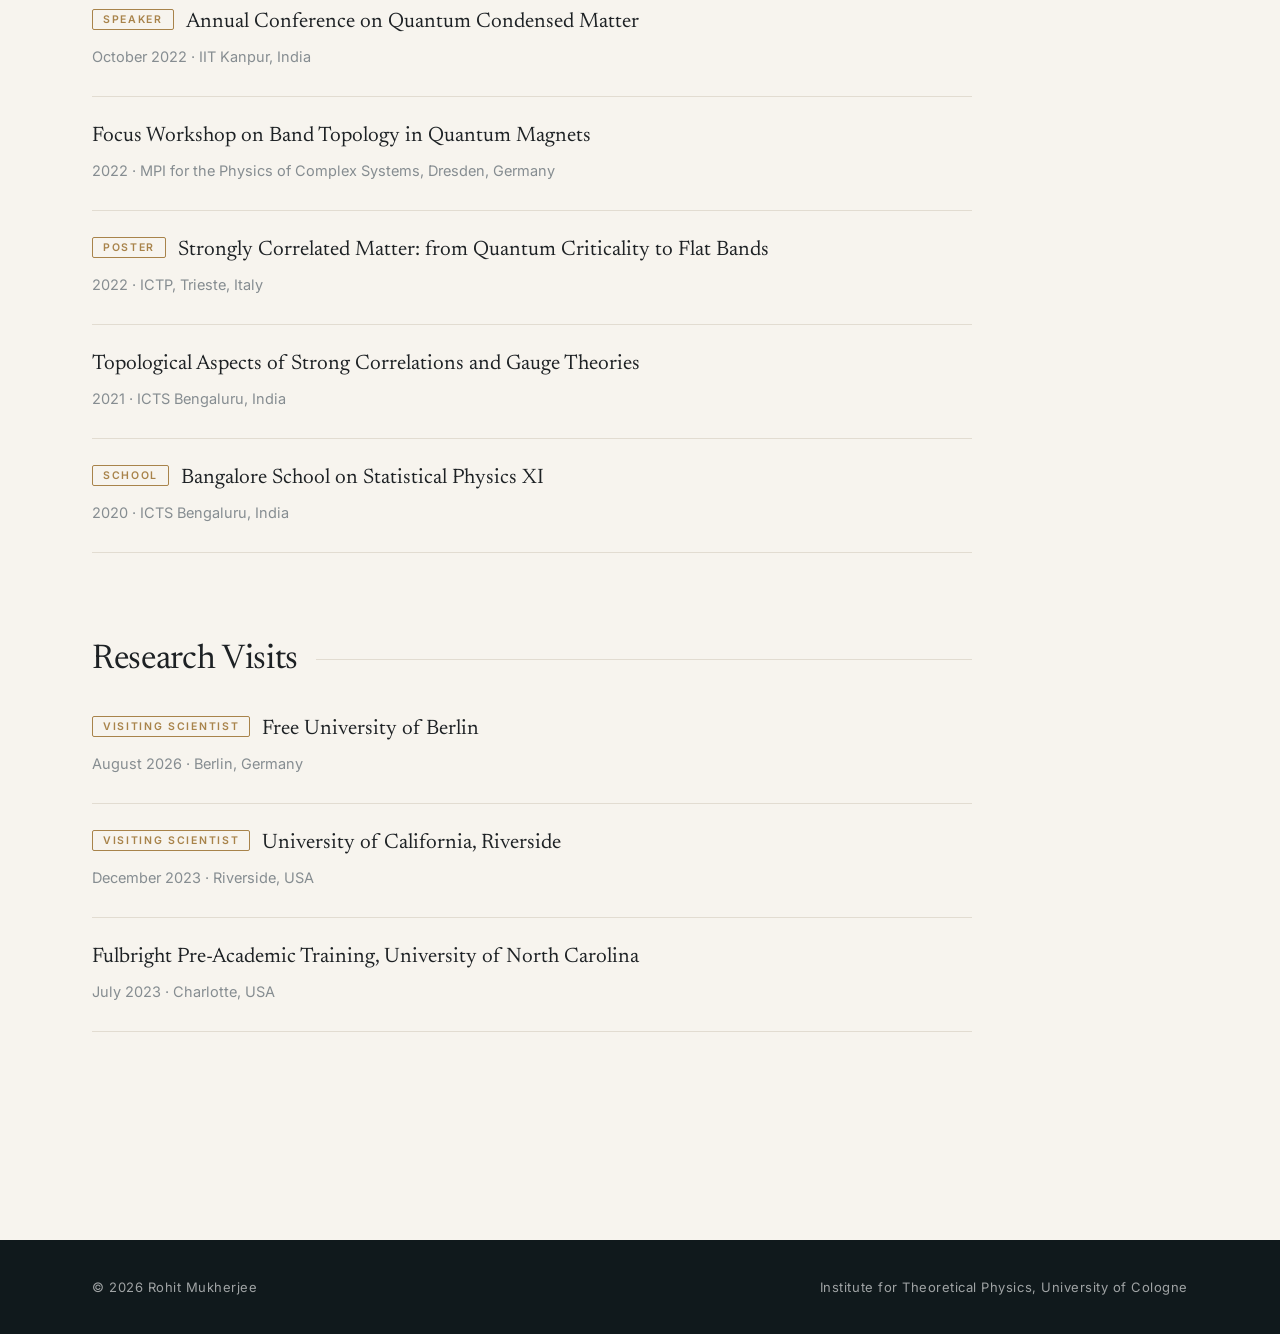
==== commit 78072311: "Home: wide portrait; new IIT Kanpur blackboard banners for Publications and Conferences Co-Authored-" ====
--- a/conferences/index.html
+++ b/conferences/index.html
@@ -25,7 +25,7 @@
         </nav>
       </div>
     </header>
-    <section class="banner banner-conferences" style="background-image: url('/assets/img/talks-right.jpg'); background-size: cover; background-position: center 55%">
+    <section class="banner banner-conferences" style="background-image: url('/assets/img/iitk-back.jpg'); background-size: cover; background-position: center 45%">
       <div class="banner-inner">
         <h1>Conferences &amp; Workshops</h1>
       </div>
--- a/assets/site.css
+++ b/assets/site.css
@@ -211,8 +211,8 @@
 /* home */
 .home-grid {
   display: grid;
-  grid-template-columns: minmax(0, 1fr) 360px;
-  gap: 80px;
+  grid-template-columns: minmax(0, 1.05fr) minmax(0, 1fr);
+  gap: 72px;
   align-items: start;
   margin-bottom: 104px;
 }
@@ -439,7 +439,7 @@
 @media (max-width: 860px) {
   body { font-size: 16px; }
   .home-grid { grid-template-columns: 1fr; gap: 56px; }
-  .photo-card { max-width: 300px; order: -1; }
+  .photo-card { max-width: 100%; order: -1; }
   .post-shell { grid-template-columns: 1fr; }
   .toc-card { display: none; }
   .banner { min-height: 38vh; }
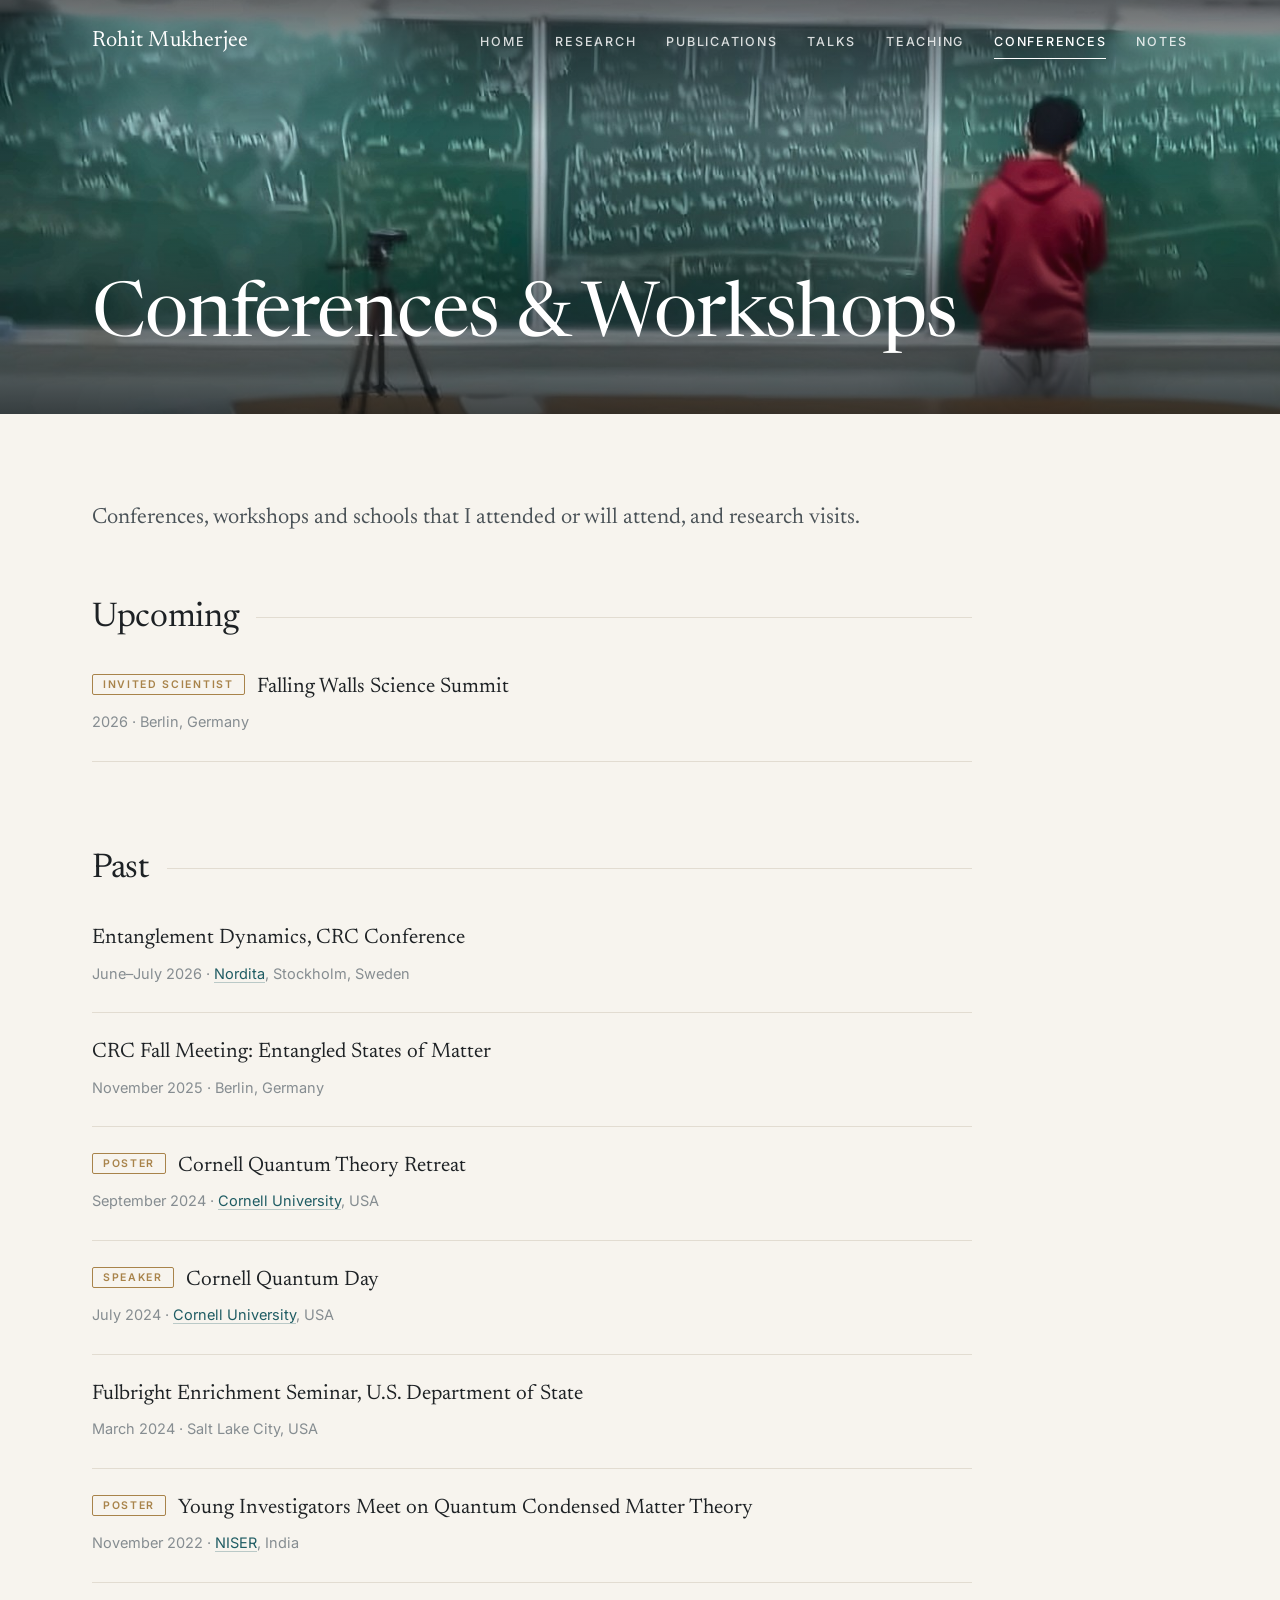
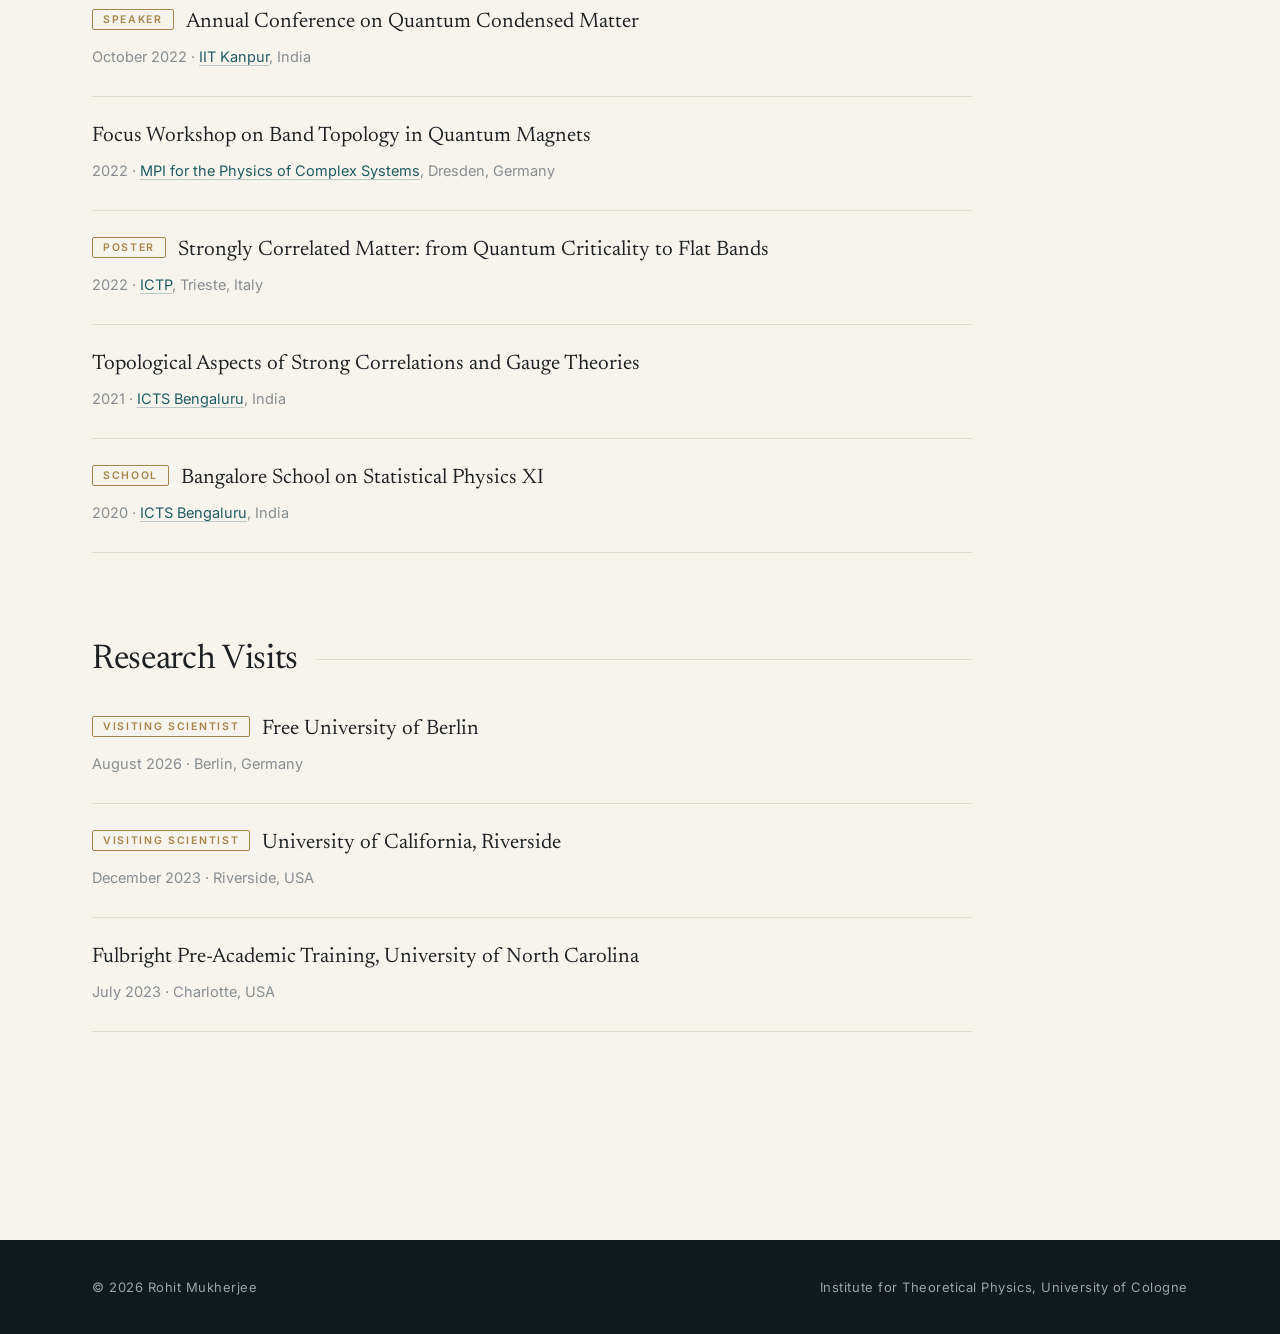
==== commit 7fa1532c: "Link papers, universities and professors; ML research section; enhanced banners - Every paper title " ====
--- a/conferences/index.html
+++ b/conferences/index.html
@@ -46,7 +46,7 @@
       <ul class="entries">
         <li class="entry">
           <p class="entry-title">Entanglement Dynamics, CRC Conference</p>
-          <p class="entry-meta">June&ndash;July 2026 &middot; Nordita, Stockholm, Sweden</p>
+          <p class="entry-meta">June&ndash;July 2026 &middot; <a href="https://www.nordita.org/">Nordita</a>, Stockholm, Sweden</p>
         </li>
         <li class="entry">
           <p class="entry-title">CRC Fall Meeting: Entangled States of Matter</p>
@@ -54,11 +54,11 @@
         </li>
         <li class="entry">
           <p class="entry-title"><span class="pill">Poster</span>Cornell Quantum Theory Retreat</p>
-          <p class="entry-meta">September 2024 &middot; Cornell University, USA</p>
+          <p class="entry-meta">September 2024 &middot; <a href="https://www.cornell.edu/">Cornell University</a>, USA</p>
         </li>
         <li class="entry">
           <p class="entry-title"><span class="pill">Speaker</span>Cornell Quantum Day</p>
-          <p class="entry-meta">July 2024 &middot; Cornell University, USA</p>
+          <p class="entry-meta">July 2024 &middot; <a href="https://www.cornell.edu/">Cornell University</a>, USA</p>
         </li>
         <li class="entry">
           <p class="entry-title">Fulbright Enrichment Seminar, U.S. Department of State</p>
@@ -66,27 +66,27 @@
         </li>
         <li class="entry">
           <p class="entry-title"><span class="pill">Poster</span>Young Investigators Meet on Quantum Condensed Matter Theory</p>
-          <p class="entry-meta">November 2022 &middot; NISER, India</p>
+          <p class="entry-meta">November 2022 &middot; <a href="https://www.niser.ac.in/">NISER</a>, India</p>
         </li>
         <li class="entry">
           <p class="entry-title"><span class="pill">Speaker</span>Annual Conference on Quantum Condensed Matter</p>
-          <p class="entry-meta">October 2022 &middot; IIT Kanpur, India</p>
+          <p class="entry-meta">October 2022 &middot; <a href="https://www.iitk.ac.in/">IIT Kanpur</a>, India</p>
         </li>
         <li class="entry">
           <p class="entry-title">Focus Workshop on Band Topology in Quantum Magnets</p>
-          <p class="entry-meta">2022 &middot; MPI for the Physics of Complex Systems, Dresden, Germany</p>
+          <p class="entry-meta">2022 &middot; <a href="https://www.pks.mpg.de/">MPI for the Physics of Complex Systems</a>, Dresden, Germany</p>
         </li>
         <li class="entry">
           <p class="entry-title"><span class="pill">Poster</span>Strongly Correlated Matter: from Quantum Criticality to Flat Bands</p>
-          <p class="entry-meta">2022 &middot; ICTP, Trieste, Italy</p>
+          <p class="entry-meta">2022 &middot; <a href="https://www.ictp.it/">ICTP</a>, Trieste, Italy</p>
         </li>
         <li class="entry">
           <p class="entry-title">Topological Aspects of Strong Correlations and Gauge Theories</p>
-          <p class="entry-meta">2021 &middot; ICTS Bengaluru, India</p>
+          <p class="entry-meta">2021 &middot; <a href="https://www.icts.res.in/">ICTS Bengaluru</a>, India</p>
         </li>
         <li class="entry">
           <p class="entry-title"><span class="pill">School</span>Bangalore School on Statistical Physics XI</p>
-          <p class="entry-meta">2020 &middot; ICTS Bengaluru, India</p>
+          <p class="entry-meta">2020 &middot; <a href="https://www.icts.res.in/">ICTS Bengaluru</a>, India</p>
         </li>
       </ul>
       </section>
@@ -94,15 +94,15 @@
         <h2>Research Visits</h2>
       <ul class="entries">
         <li class="entry">
-          <p class="entry-title"><span class="pill">Visiting scientist</span>Free University of Berlin</p>
+          <p class="entry-title"><span class="pill">Visiting scientist</span><a href="https://www.fu-berlin.de/">Free University of Berlin</a></p>
           <p class="entry-meta">August 2026 &middot; Berlin, Germany</p>
         </li>
         <li class="entry">
-          <p class="entry-title"><span class="pill">Visiting scientist</span>University of California, Riverside</p>
+          <p class="entry-title"><span class="pill">Visiting scientist</span><a href="https://www.ucr.edu/">University of California, Riverside</a></p>
           <p class="entry-meta">December 2023 &middot; Riverside, USA</p>
         </li>
         <li class="entry">
-          <p class="entry-title">Fulbright Pre-Academic Training, University of North Carolina</p>
+          <p class="entry-title">Fulbright Pre-Academic Training, <a href="https://www.charlotte.edu/">University of North Carolina</a></p>
           <p class="entry-meta">July 2023 &middot; Charlotte, USA</p>
         </li>
       </ul>
--- a/assets/site.css
+++ b/assets/site.css
@@ -264,24 +264,66 @@
 .icon-row a:hover { background: var(--accent); border-color: var(--accent); color: #fff; }
 .icon-row svg { width: 18px; height: 18px; }
 
-/* CV-style lists: date left, text right */
+/* CV-style lists: date column | (marker) | title + place + note */
 .facts { list-style: none; margin: 0; padding: 0; }
 .facts li {
   display: grid;
-  grid-template-columns: 150px minmax(0, 1fr);
-  gap: 28px;
-  padding: 16px 0;
+  grid-template-columns: 132px minmax(0, 1fr);
+  gap: 48px;
+  padding: 18px 0;
   border-top: 1px solid var(--rule);
 }
 .facts li:last-child { border-bottom: 1px solid var(--rule); }
 .fact-when {
-  color: var(--muted);
-  font-size: 13.5px;
+  color: var(--brass);
+  font-size: 12px;
+  font-weight: 600;
   font-variant-numeric: tabular-nums;
-  letter-spacing: 0.02em;
-  padding-top: 2px;
-}
-.fact-sub { display: block; color: var(--muted); font-size: 14.5px; margin-top: 2px; }
+  letter-spacing: 0.1em;
+  text-transform: uppercase;
+  padding-top: 5px;
+}
+.fact-text { font-family: var(--serif); font-size: 19px; line-height: 1.35; color: var(--ink); }
+.fact-place { display: block; font-family: var(--sans); font-size: 14.5px; color: var(--ink-soft); margin-top: 3px; }
+.fact-sub { display: block; font-family: var(--sans); font-size: 13.5px; color: var(--muted); margin-top: 1px; }
+.fact-link { color: var(--ink); text-decoration: none; background-image: linear-gradient(var(--brass), var(--brass));
+  background-size: 0 1px; background-repeat: no-repeat; background-position: 0 100%; transition: background-size .3s, color .2s; }
+.fact-link::after { content: "\2197"; font-family: var(--sans); font-size: 12px; color: var(--brass); margin-left: 6px; vertical-align: 3px; }
+.fact-link:hover { color: var(--accent); background-size: 100% 1px; }
+
+/* Timeline variant: vertical line with markers, no row rules */
+.timeline { position: relative; }
+.timeline::before {
+  content: "";
+  position: absolute;
+  top: 12px;
+  bottom: 12px;
+  left: 147px;
+  width: 1px;
+  background: linear-gradient(180deg, var(--brass), var(--rule));
+}
+.timeline li {
+  grid-template-columns: 132px 30px minmax(0, 1fr);
+  gap: 0 0;
+  border: 0 !important;
+  padding: 0 0 34px;
+}
+.timeline li:last-child { padding-bottom: 0; }
+.timeline .fact-when { padding-right: 16px; }
+.tl-dot {
+  justify-self: center;
+  margin-top: 7px;
+  width: 11px;
+  height: 11px;
+  border-radius: 50%;
+  background: var(--paper);
+  border: 1.5px solid var(--brass);
+  position: relative;
+  z-index: 1;
+}
+.timeline .fact-text { padding-left: 18px; }
+.timeline li.is-current .tl-dot { background: var(--accent); border-color: var(--accent); box-shadow: 0 0 0 5px rgba(31, 92, 99, 0.14); }
+.timeline li.is-current .fact-when { color: var(--accent); }
 
 /* entries (publications, talks, conferences, notes) */
 .entries { list-style: none; margin: 0; padding: 0; }
@@ -453,4 +495,9 @@
 
 @media (max-width: 600px) {
   .facts li { grid-template-columns: 1fr; gap: 2px; }
-}
+  .timeline::before { left: 5px; }
+  .timeline li { grid-template-columns: 30px minmax(0, 1fr); padding-bottom: 28px; }
+  .timeline .fact-when { grid-column: 2; grid-row: 1; padding-left: 18px; }
+  .timeline .tl-dot { grid-column: 1; grid-row: 1; justify-self: start; }
+  .timeline .fact-text { grid-column: 2; }
+}
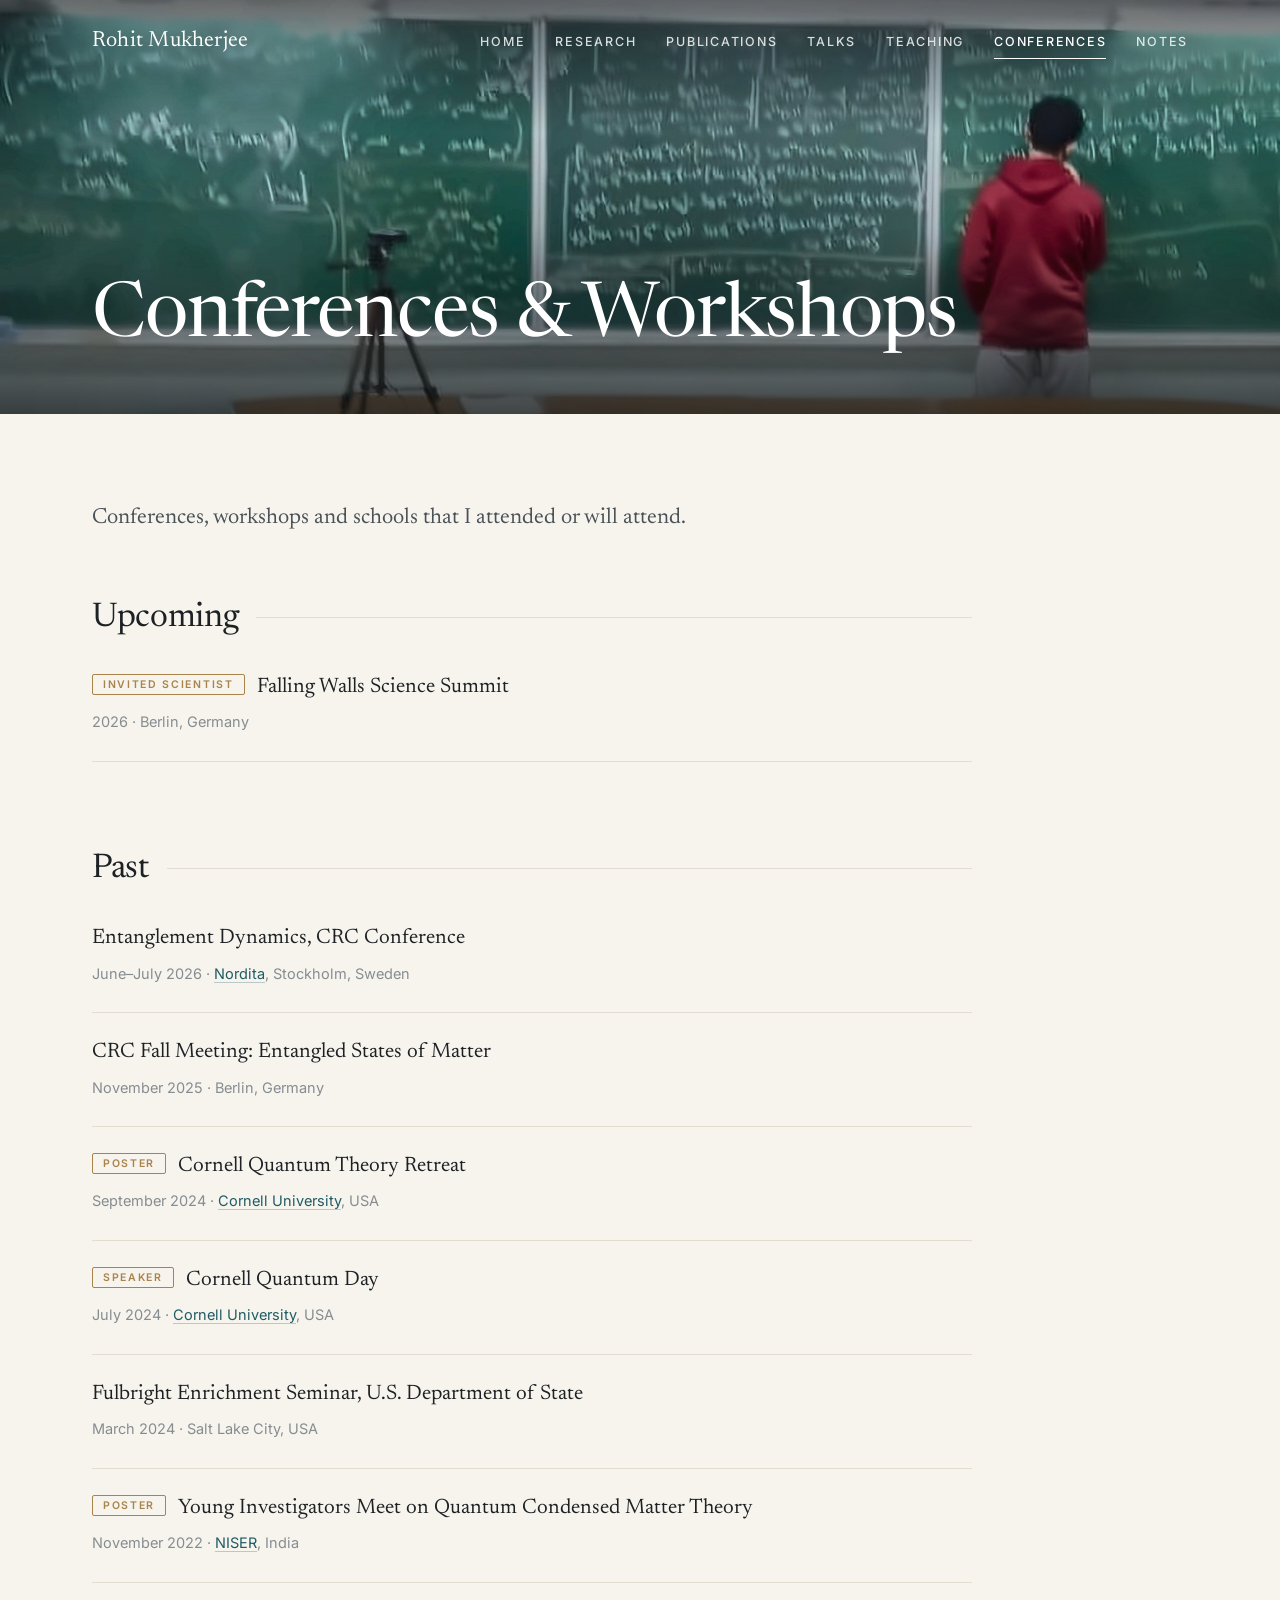
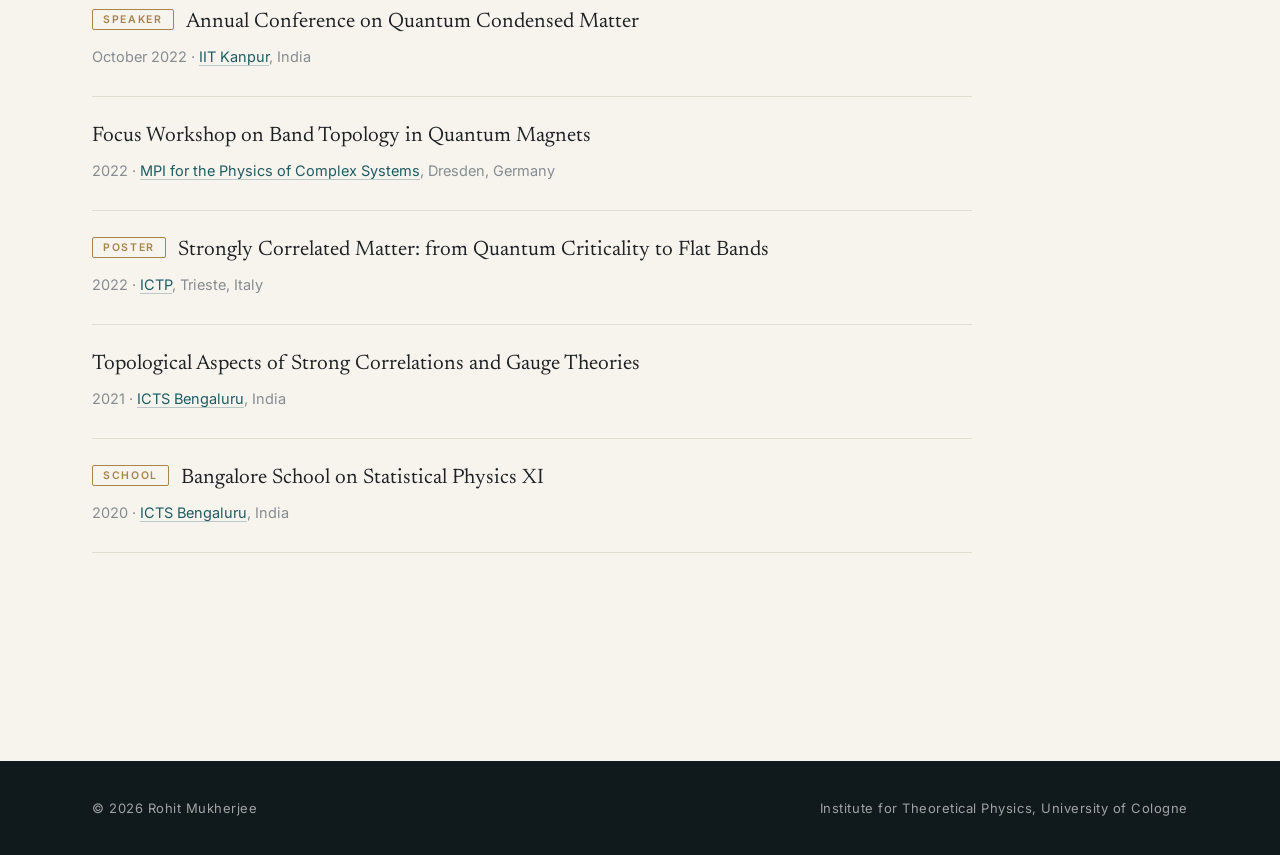
==== commit 65653655: "Home: academic visits section, keep photo frame inside its column; new Publications banner Co-Author" ====
--- a/conferences/index.html
+++ b/conferences/index.html
@@ -31,7 +31,7 @@
       </div>
     </section>
     <main class="page">
-      <p class="page-intro">Conferences, workshops and schools that I attended or will attend, and research visits.</p>
+      <p class="page-intro">Conferences, workshops and schools that I attended or will attend.</p>
       <section class="section">
         <h2>Upcoming</h2>
       <ul class="entries">
@@ -90,23 +90,6 @@
         </li>
       </ul>
       </section>
-      <section class="section">
-        <h2>Research Visits</h2>
-      <ul class="entries">
-        <li class="entry">
-          <p class="entry-title"><span class="pill">Visiting scientist</span><a href="https://www.fu-berlin.de/">Free University of Berlin</a></p>
-          <p class="entry-meta">August 2026 &middot; Berlin, Germany</p>
-        </li>
-        <li class="entry">
-          <p class="entry-title"><span class="pill">Visiting scientist</span><a href="https://www.ucr.edu/">University of California, Riverside</a></p>
-          <p class="entry-meta">December 2023 &middot; Riverside, USA</p>
-        </li>
-        <li class="entry">
-          <p class="entry-title">Fulbright Pre-Academic Training, <a href="https://www.charlotte.edu/">University of North Carolina</a></p>
-          <p class="entry-meta">July 2023 &middot; Charlotte, USA</p>
-        </li>
-      </ul>
-      </section>
     </main>
 
     <footer class="footer">
--- a/assets/site.css
+++ b/assets/site.css
@@ -226,11 +226,12 @@
 .photo-card {
   margin: 0;
   position: relative;
+  padding: 0 18px 18px 0;         /* room for the offset frame, so it stays inside the column */
 }
 .photo-card::before {             /* offset brass frame */
   content: "";
   position: absolute;
-  inset: 18px -18px -18px 18px;
+  inset: 18px 0 0 18px;
   border: 1px solid var(--brass);
   z-index: 0;
 }
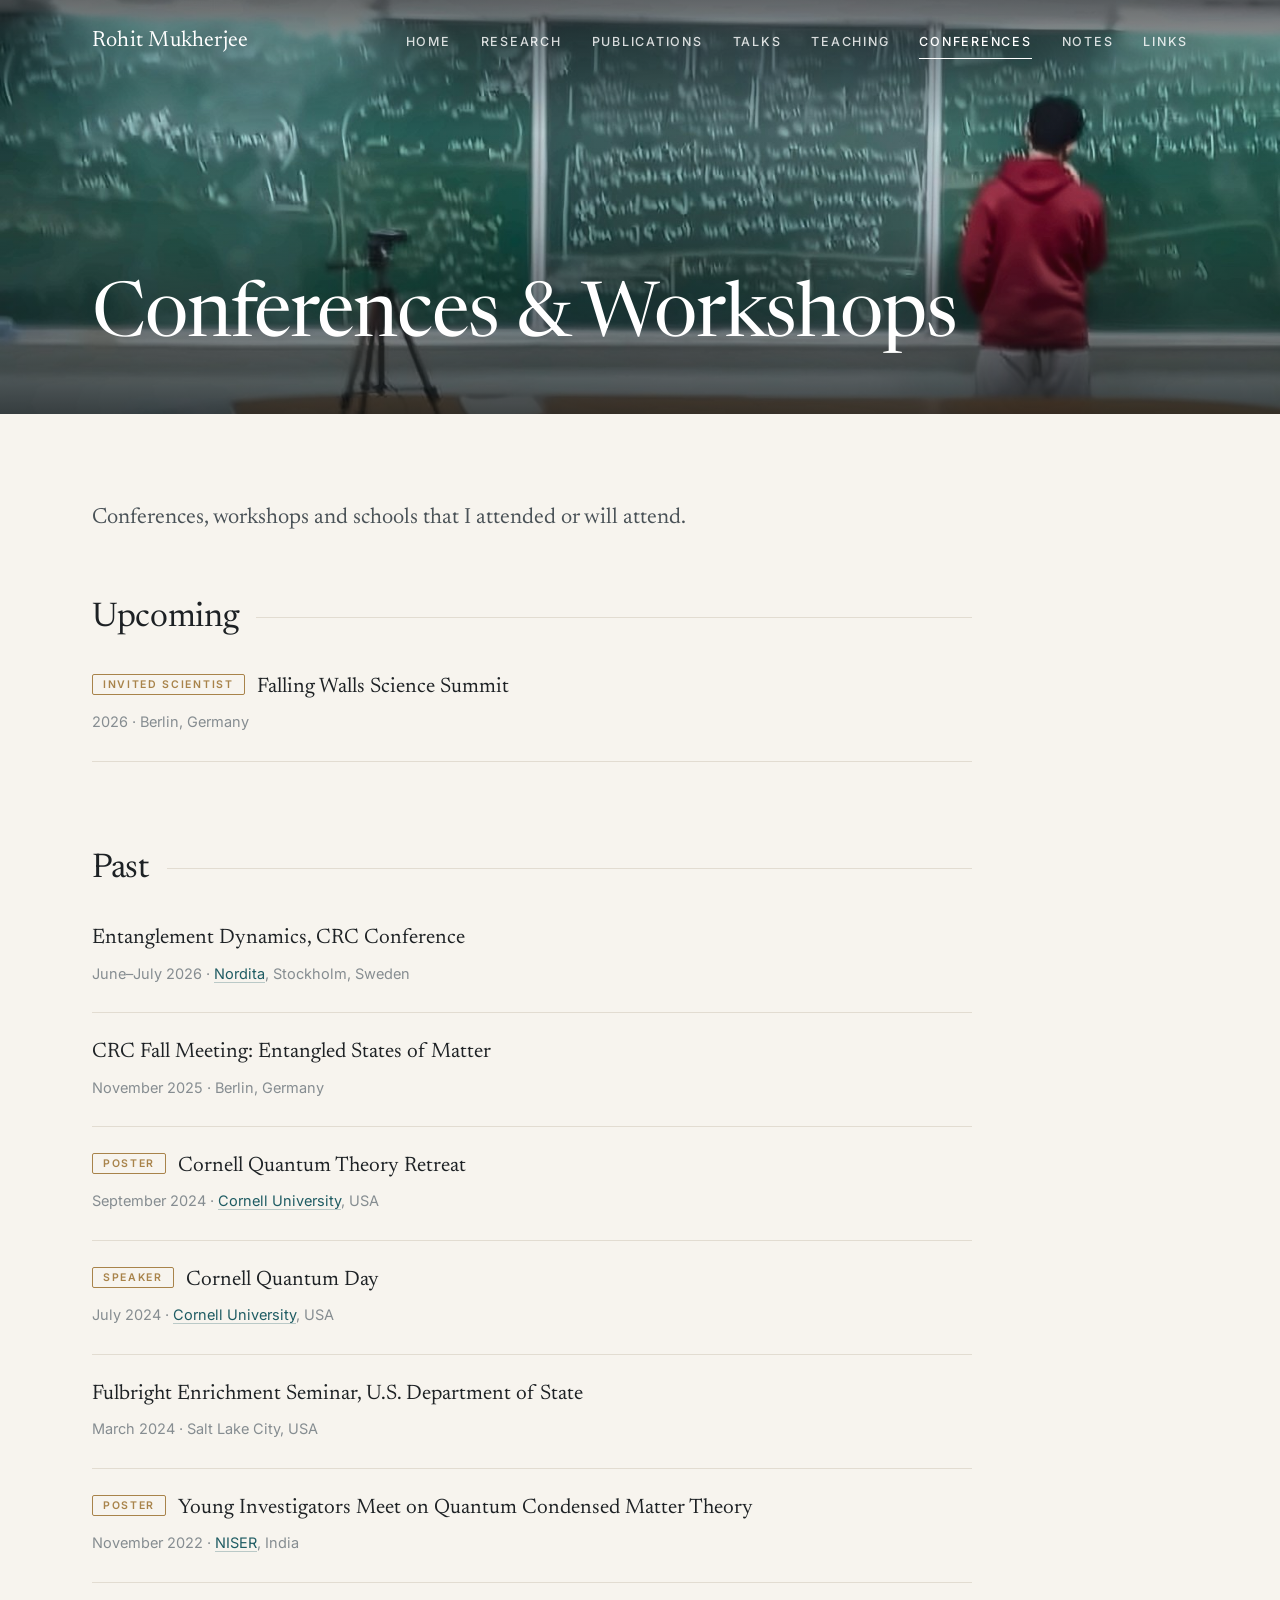
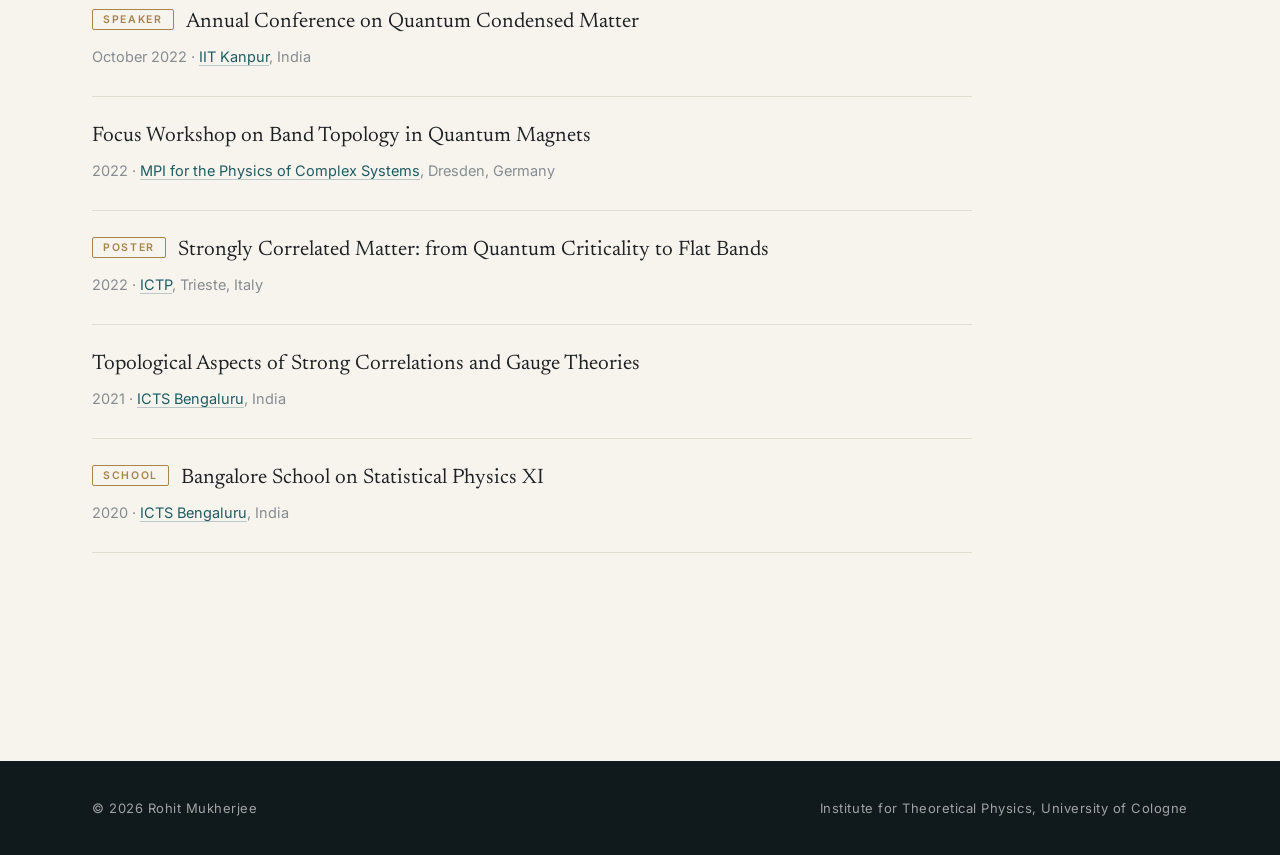
==== commit 715375c1: "Add Links page: press coverage, videos, social media - Cornell Chronicle and Phys.org stories, India" ====
--- a/conferences/index.html
+++ b/conferences/index.html
@@ -22,6 +22,7 @@
           <a href="/teaching/">Teaching</a>
           <a href="/conferences/" aria-current="page">Conferences</a>
           <a href="/notes/">Notes</a>
+          <a href="/links/">Links</a>
         </nav>
       </div>
     </header>
--- a/assets/site.css
+++ b/assets/site.css
@@ -223,26 +223,12 @@
   line-height: 1.45;
   color: var(--ink);
 }
-.photo-card {
-  margin: 0;
-  position: relative;
-  padding: 0 18px 18px 0;         /* room for the offset frame, so it stays inside the column */
-}
-.photo-card::before {             /* offset brass frame */
-  content: "";
-  position: absolute;
-  inset: 18px 0 0 18px;
-  border: 1px solid var(--brass);
-  z-index: 0;
-}
+.photo-card { margin: 0; }
 .photo-card img {
-  position: relative;
-  z-index: 1;
   display: block;
   width: 100%;
   height: auto;
-  filter: saturate(0.92);
-  box-shadow: 0 24px 48px -24px rgba(16, 25, 28, 0.45);
+  border-radius: 3px;
 }
 
 .icon-row { display: flex; gap: 12px; margin-top: 36px; flex-wrap: wrap; }
@@ -379,6 +365,14 @@
 .tag::before { content: "#"; color: var(--brass); margin-right: 1px; }
 
 .empty { color: var(--muted); font-style: italic; }
+
+/* embedded videos (Links page) */
+.video-grid { display: grid; grid-template-columns: repeat(2, minmax(0, 1fr)); gap: 32px; }
+.video { margin: 0; }
+.video-frame { position: relative; aspect-ratio: 16 / 9; max-width: 100%; background: var(--night); border-radius: 3px; overflow: hidden; }
+.video-frame iframe { position: absolute; inset: 0; width: 100%; height: 100%; border: 0; }
+.video figcaption { font-family: var(--serif); font-size: 19px; margin-top: 12px; }
+@media (max-width: 760px) { .video-grid { grid-template-columns: 1fr; } }
 
 /* ---------------- footer ---------------- */
 .footer { background: var(--night); color: rgba(255, 255, 255, 0.6); font-size: 13px; }
